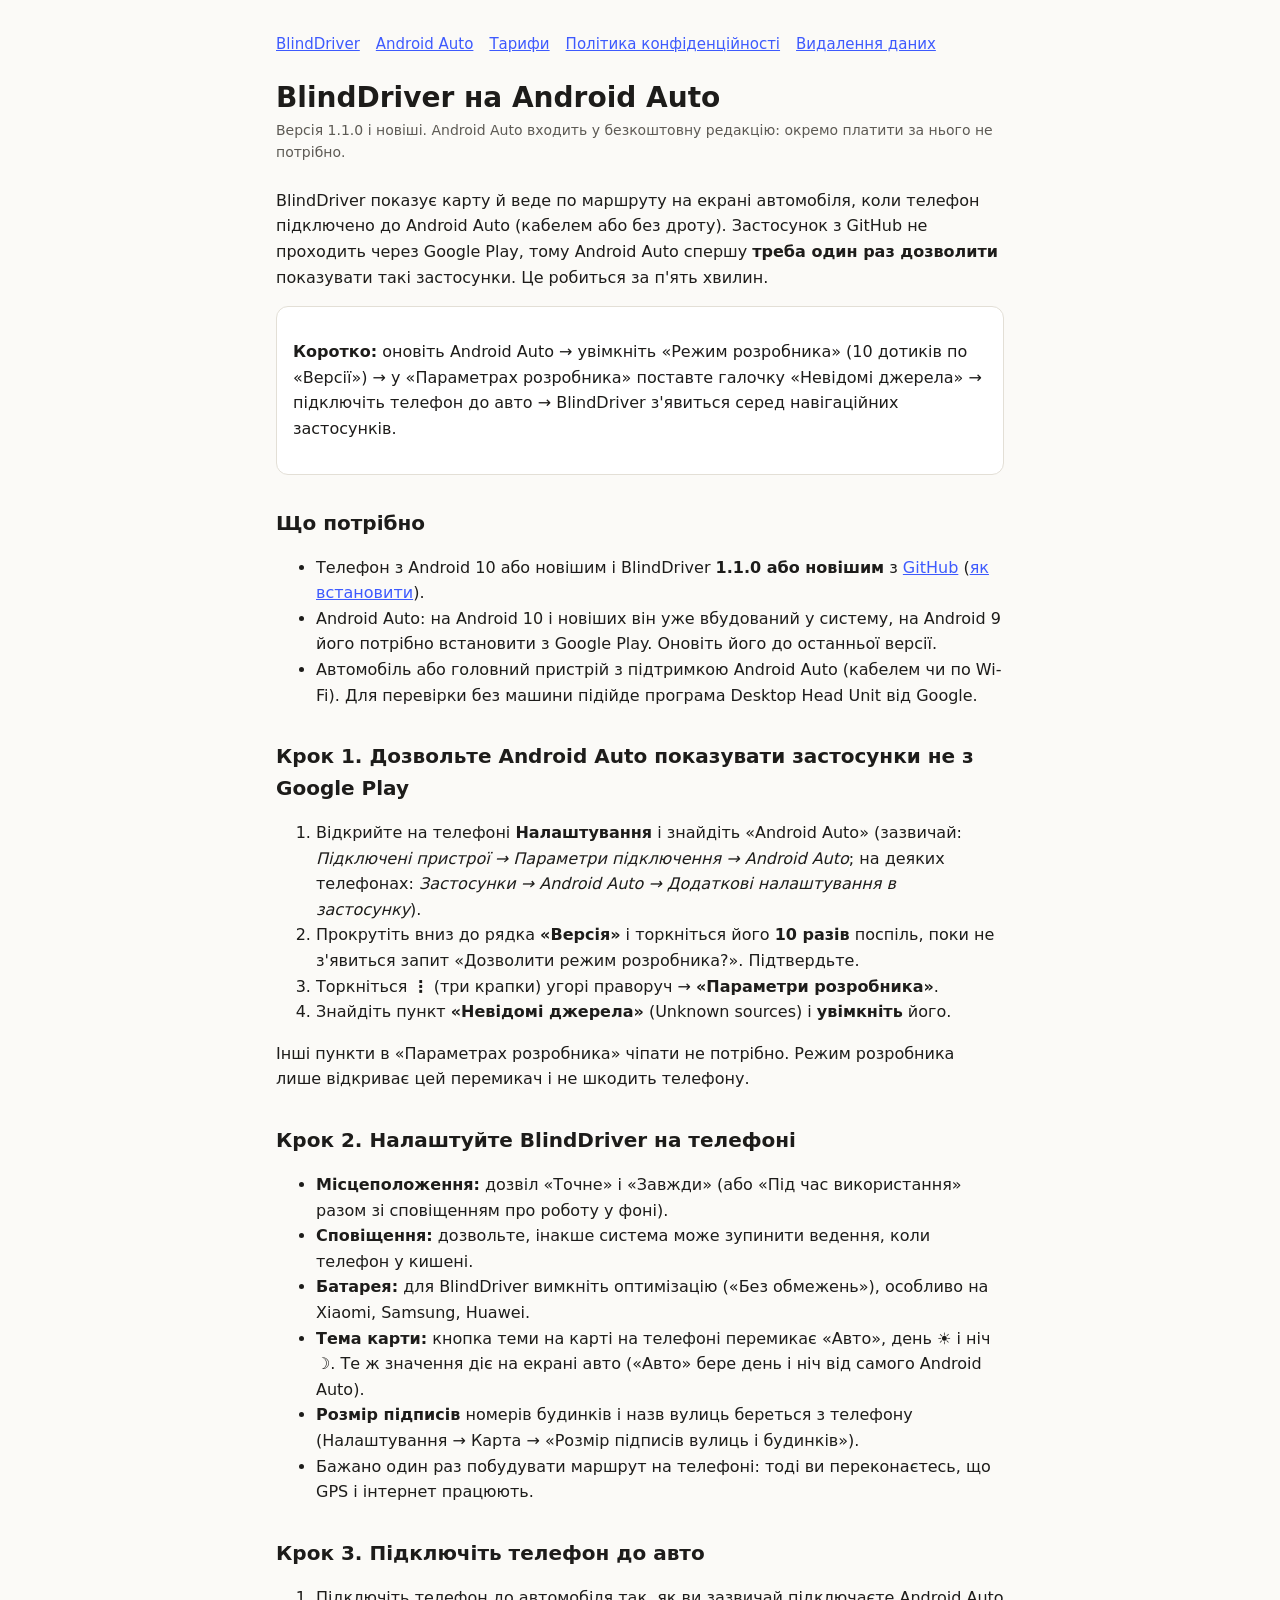
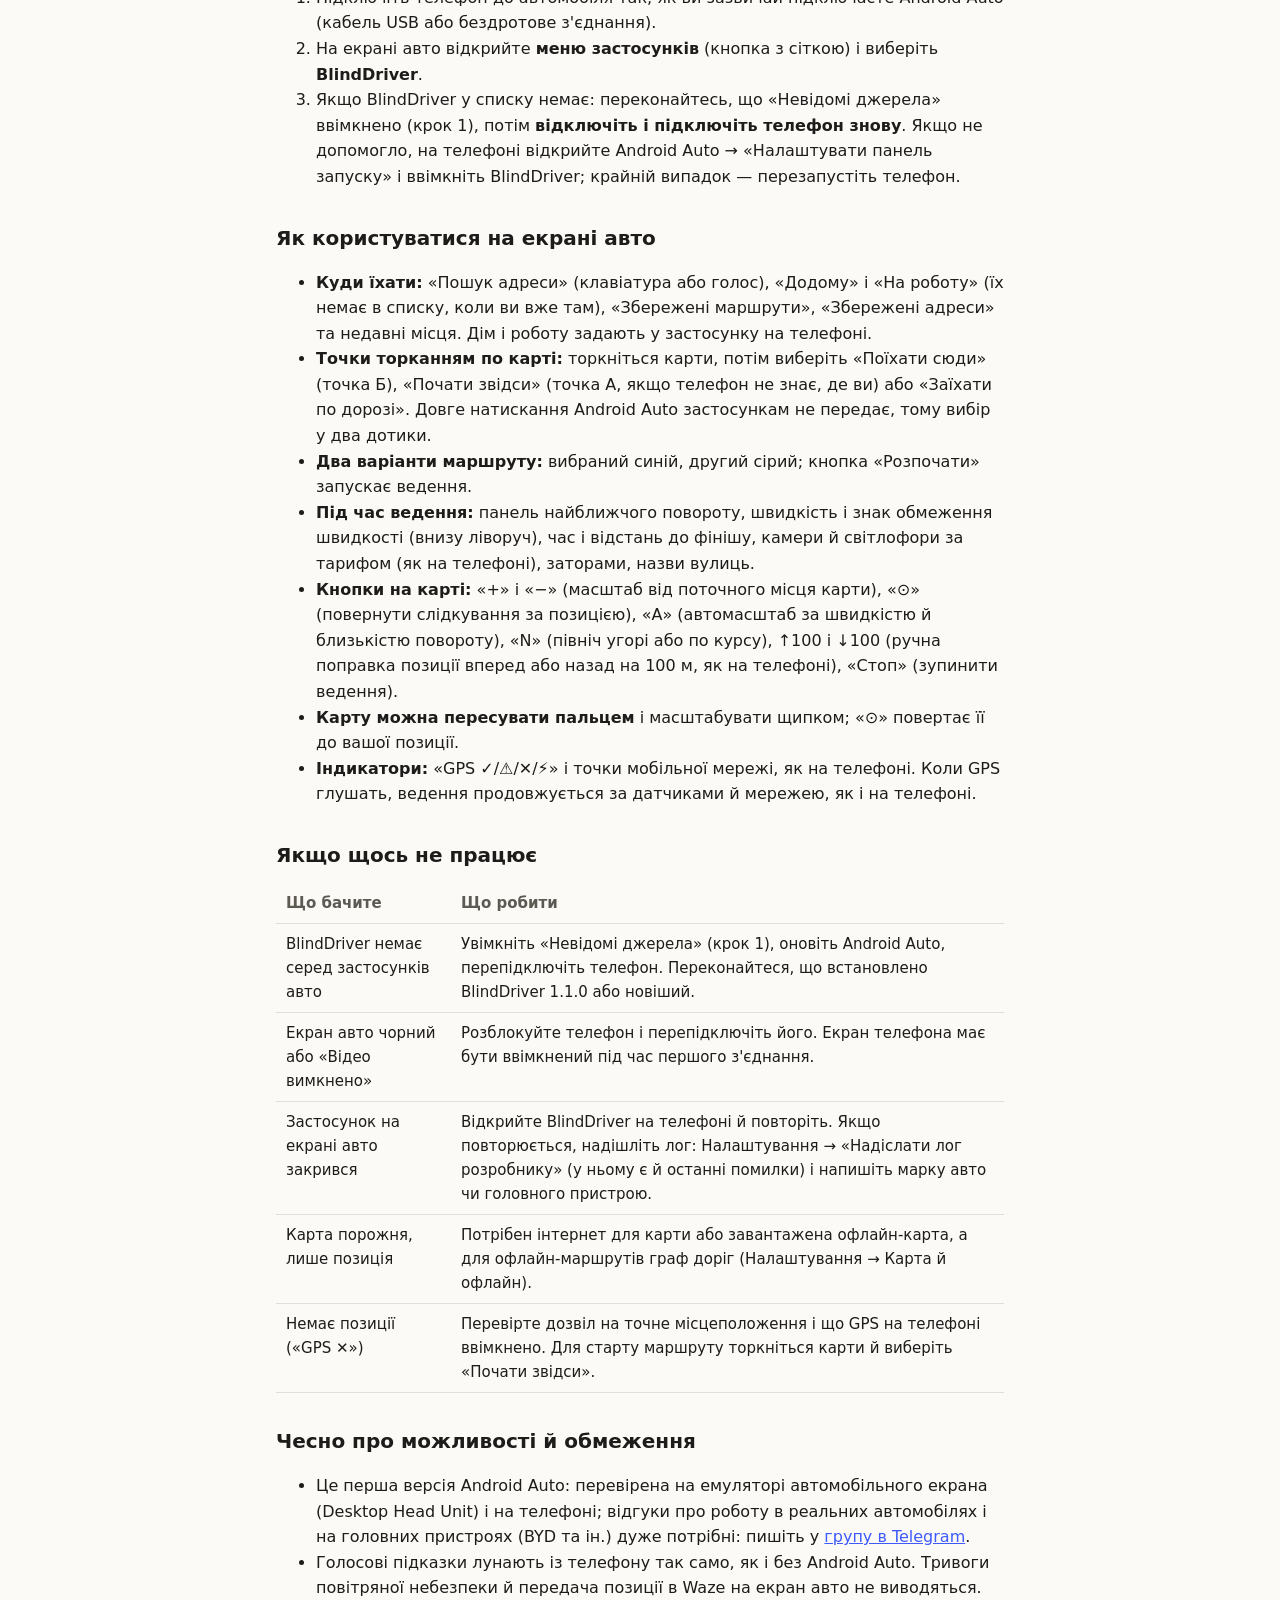
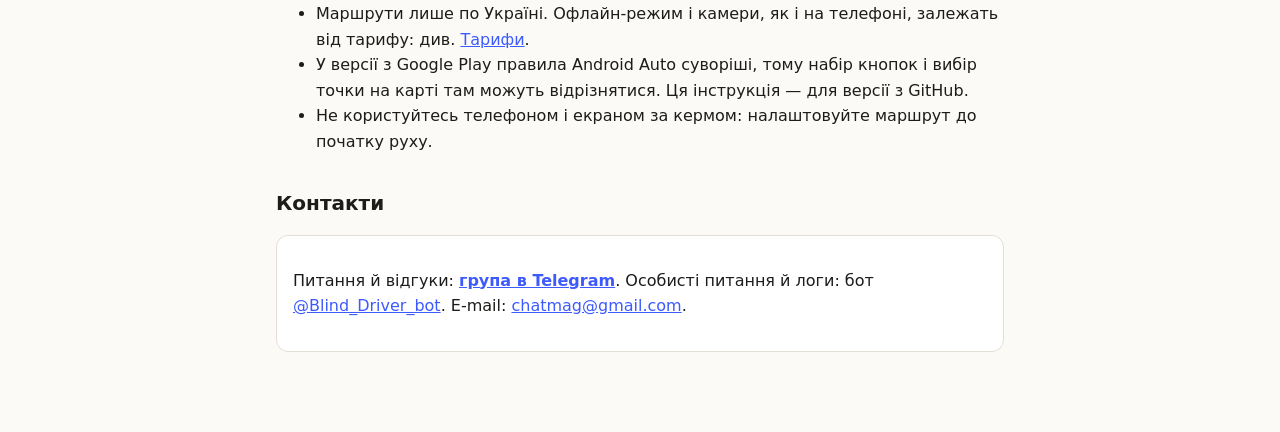
==== docs/android-auto.html @ aa3f65b0 "Сайт: android-auto.html" ====
<!doctype html>
<html lang="uk">
<head>
<meta charset="utf-8">
<meta name="viewport" content="width=device-width, initial-scale=1">
<title>BlindDriver на Android Auto</title>
<meta name="description" content="Як увімкнути й налаштувати BlindDriver на екрані авто через Android Auto, якщо застосунок установлено з GitHub (APK), а не з Google Play.">
<link rel="stylesheet" href="style.css">
</head>
<body>
<main>
  <nav><a href="index.html">BlindDriver</a><a href="android-auto.html">Android Auto</a><a href="pricing.html">Тарифи</a><a href="privacy.html">Політика конфіденційності</a><a href="delete.html">Видалення даних</a></nav>
  <h1>BlindDriver на Android Auto</h1>
  <p class="meta">Версія 1.1.0 і новіші. Android Auto входить у безкоштовну редакцію: окремо платити за нього не потрібно.</p>

  <p>BlindDriver показує карту й веде по маршруту на екрані автомобіля, коли телефон підключено до Android Auto (кабелем або без дроту).
    Застосунок з GitHub не проходить через Google Play, тому Android Auto спершу <b>треба один раз дозволити</b> показувати такі застосунки.
    Це робиться за п'ять хвилин.</p>

  <div class="box">
    <p><b>Коротко:</b> оновіть Android Auto → увімкніть «Режим розробника» (10 дотиків по «Версії») → у «Параметрах розробника» поставте галочку
      «Невідомі джерела» → підключіть телефон до авто → BlindDriver з'явиться серед навігаційних застосунків.</p>
  </div>

  <h2>Що потрібно</h2>
  <ul>
    <li>Телефон з Android 10 або новішим і BlindDriver <b>1.1.0 або новішим</b> з <a href="https://github.com/chatmag/blinddriver-releases/releases/latest">GitHub</a>
      (<a href="index.html">як встановити</a>).</li>
    <li>Android Auto: на Android 10 і новіших він уже вбудований у систему, на Android 9 його потрібно встановити з Google Play. Оновіть його до останньої версії.</li>
    <li>Автомобіль або головний пристрій з підтримкою Android Auto (кабелем чи по Wi-Fi). Для перевірки без машини підійде програма Desktop Head Unit від Google.</li>
  </ul>

  <h2>Крок 1. Дозвольте Android Auto показувати застосунки не з Google Play</h2>
  <ol>
    <li>Відкрийте на телефоні <b>Налаштування</b> і знайдіть «Android Auto» (зазвичай: <i>Підключені пристрої → Параметри підключення → Android Auto</i>;
      на деяких телефонах: <i>Застосунки → Android Auto → Додаткові налаштування в застосунку</i>).</li>
    <li>Прокрутіть вниз до рядка <b>«Версія»</b> і торкніться його <b>10 разів</b> поспіль, поки не з'явиться запит «Дозволити режим розробника?». Підтвердьте.</li>
    <li>Торкніться <b>⋮</b> (три крапки) угорі праворуч → <b>«Параметри розробника»</b>.</li>
    <li>Знайдіть пункт <b>«Невідомі джерела»</b> (Unknown sources) і <b>увімкніть</b> його.</li>
  </ol>
  <p>Інші пункти в «Параметрах розробника» чіпати не потрібно. Режим розробника лише відкриває цей перемикач і не шкодить телефону.</p>

  <h2>Крок 2. Налаштуйте BlindDriver на телефоні</h2>
  <ul>
    <li><b>Місцеположення:</b> дозвіл «Точне» і «Завжди» (або «Під час використання» разом зі сповіщенням про роботу у фоні).</li>
    <li><b>Сповіщення:</b> дозвольте, інакше система може зупинити ведення, коли телефон у кишені.</li>
    <li><b>Батарея:</b> для BlindDriver вимкніть оптимізацію («Без обмежень»), особливо на Xiaomi, Samsung, Huawei.</li>
    <li><b>Тема карти:</b> кнопка теми на карті на телефоні перемикає «Авто», день ☀ і ніч ☽. Те ж значення діє на екрані авто («Авто» бере день і ніч від самого Android Auto).</li>
    <li><b>Розмір підписів</b> номерів будинків і назв вулиць береться з телефону (Налаштування → Карта → «Розмір підписів вулиць і будинків»).</li>
    <li>Бажано один раз побудувати маршрут на телефоні: тоді ви переконаєтесь, що GPS і інтернет працюють.</li>
  </ul>

  <h2>Крок 3. Підключіть телефон до авто</h2>
  <ol>
    <li>Підключіть телефон до автомобіля так, як ви зазвичай підключаєте Android Auto (кабель USB або бездротове з'єднання).</li>
    <li>На екрані авто відкрийте <b>меню застосунків</b> (кнопка з сіткою) і виберіть <b>BlindDriver</b>.</li>
    <li>Якщо BlindDriver у списку немає: переконайтесь, що «Невідомі джерела» ввімкнено (крок 1), потім <b>відключіть і підключіть телефон знову</b>.
      Якщо не допомогло, на телефоні відкрийте Android Auto → «Налаштувати панель запуску» і ввімкніть BlindDriver; крайній випадок — перезапустіть телефон.</li>
  </ol>

  <h2>Як користуватися на екрані авто</h2>
  <ul>
    <li><b>Куди їхати:</b> «Пошук адреси» (клавіатура або голос), «Додому» і «На роботу» (їх немає в списку, коли ви вже там), «Збережені маршрути», «Збережені адреси» та недавні місця.
      Дім і роботу задають у застосунку на телефоні.</li>
    <li><b>Точки торканням по карті:</b> торкніться карти, потім виберіть «Поїхати сюди» (точка Б), «Почати звідси» (точка А, якщо телефон не знає, де ви) або «Заїхати по дорозі».
      Довге натискання Android Auto застосункам не передає, тому вибір у два дотики.</li>
    <li><b>Два варіанти маршруту:</b> вибраний синій, другий сірий; кнопка «Розпочати» запускає ведення.</li>
    <li><b>Під час ведення:</b> панель найближчого повороту, швидкість і знак обмеження швидкості (внизу ліворуч), час і відстань до фінішу, камери й світлофори за тарифом (як на телефоні), заторами, назви вулиць.</li>
    <li><b>Кнопки на карті:</b> «+» і «−» (масштаб від поточного місця карти), «⊙» (повернути слідкування за позицією), «A» (автомасштаб за швидкістю й близькістю повороту),
      «N» (північ угорі або по курсу), ↑100 і ↓100 (ручна поправка позиції вперед або назад на 100 м, як на телефоні), «Стоп» (зупинити ведення).</li>
    <li><b>Карту можна пересувати пальцем</b> і масштабувати щипком; «⊙» повертає її до вашої позиції.</li>
    <li><b>Індикатори:</b> «GPS ✓/⚠/✕/⚡» і точки мобільної мережі, як на телефоні. Коли GPS глушать, ведення продовжується за датчиками й мережею, як і на телефоні.</li>
  </ul>

  <h2>Якщо щось не працює</h2>
  <table>
    <thead><tr><th>Що бачите</th><th>Що робити</th></tr></thead>
    <tbody>
      <tr><td data-l="Що бачите">BlindDriver немає серед застосунків авто</td><td data-l="Що робити">Увімкніть «Невідомі джерела» (крок 1), оновіть Android Auto, перепідключіть телефон. Переконайтеся, що встановлено BlindDriver 1.1.0 або новіший.</td></tr>
      <tr><td data-l="Що бачите">Екран авто чорний або «Відео вимкнено»</td><td data-l="Що робити">Розблокуйте телефон і перепідключіть його. Екран телефона має бути ввімкнений під час першого з'єднання.</td></tr>
      <tr><td data-l="Що бачите">Застосунок на екрані авто закрився</td><td data-l="Що робити">Відкрийте BlindDriver на телефоні й повторіть. Якщо повторюється, надішліть лог: Налаштування → «Надіслати лог розробнику» (у ньому є й останні помилки) і напишіть марку авто чи головного пристрою.</td></tr>
      <tr><td data-l="Що бачите">Карта порожня, лише позиція</td><td data-l="Що робити">Потрібен інтернет для карти або завантажена офлайн-карта, а для офлайн-маршрутів граф доріг (Налаштування → Карта й офлайн).</td></tr>
      <tr><td data-l="Що бачите">Немає позиції («GPS ✕»)</td><td data-l="Що робити">Перевірте дозвіл на точне місцеположення і що GPS на телефоні ввімкнено. Для старту маршруту торкніться карти й виберіть «Почати звідси».</td></tr>
    </tbody>
  </table>

  <h2>Чесно про можливості й обмеження</h2>
  <ul>
    <li>Це перша версія Android Auto: перевірена на емуляторі автомобільного екрана (Desktop Head Unit) і на телефоні; відгуки про роботу в реальних автомобілях і на головних пристроях (BYD та ін.) дуже потрібні: пишіть у <a href="https://t.me/BlindDriver">групу в Telegram</a>.</li>
    <li>Голосові підказки лунають із телефону так само, як і без Android Auto. Тривоги повітряної небезпеки й передача позиції в Waze на екран авто не виводяться.</li>
    <li>Маршрути лише по Україні. Офлайн-режим і камери, як і на телефоні, залежать від тарифу: див. <a href="pricing.html">Тарифи</a>.</li>
    <li>У версії з Google Play правила Android Auto суворіші, тому набір кнопок і вибір точки на карті там можуть відрізнятися. Ця інструкція — для версії з GitHub.</li>
    <li>Не користуйтесь телефоном і екраном за кермом: налаштовуйте маршрут до початку руху.</li>
  </ul>

  <h2>Контакти</h2>
  <div class="box">
    <p>Питання й відгуки: <a href="https://t.me/BlindDriver"><b>група в Telegram</b></a>. Особисті питання й логи: бот <a href="https://t.me/Blind_Driver_bot">@Blind_Driver_bot</a>.
      E-mail: <a href="mailto:chatmag@gmail.com">chatmag@gmail.com</a>.</p>
  </div>
</main>
</body>
</html>
---- docs/style.css ----
:root {
  --bg: #fbfaf7; --fg: #1d1c1a; --muted: #5d5a54; --line: #e3dfd6; --accent: #3d5afe; --card: #ffffff;
  color-scheme: light dark;
}
@media (prefers-color-scheme: dark) {
  :root { --bg: #151515; --fg: #ecebe8; --muted: #a8a49c; --line: #2c2b29; --accent: #8c9eff; --card: #1d1d1d; }
}
* { box-sizing: border-box; }
body { margin: 0; background: var(--bg); color: var(--fg); font: 16px/1.6 system-ui, -apple-system, "Segoe UI", Roboto, sans-serif; }
main { max-width: 760px; margin: 0 auto; padding: 32px 16px 64px; }
nav { display: flex; gap: 16px; flex-wrap: wrap; font-size: 15px; margin-bottom: 24px; }
a { color: var(--accent); }
h1 { font-size: 28px; line-height: 1.25; margin: 0 0 4px; }
h2 { font-size: 20px; margin: 32px 0 8px; }
.meta { color: var(--muted); font-size: 14px; margin: 0 0 24px; }
table { width: 100%; border-collapse: collapse; margin: 12px 0; font-size: 15px; }
th, td { text-align: left; vertical-align: top; padding: 8px 10px; border-bottom: 1px solid var(--line); }
th { color: var(--muted); font-weight: 600; }
.box { background: var(--card); border: 1px solid var(--line); border-radius: 12px; padding: 16px; margin: 16px 0; }
.todo { background: #fff3c4; color: #3b2f00; padding: 0 4px; border-radius: 4px; }
@media (prefers-color-scheme: dark) { .todo { background: #5a4a00; color: #fff3c4; } }
@media (max-width: 560px) { table, thead, tbody, tr, th, td { display: block; } thead { display: none; } td { border: 0; padding: 4px 0; } tr { border-bottom: 1px solid var(--line); padding: 8px 0; } td[data-l]::before { content: attr(data-l) ": "; color: var(--muted); } }
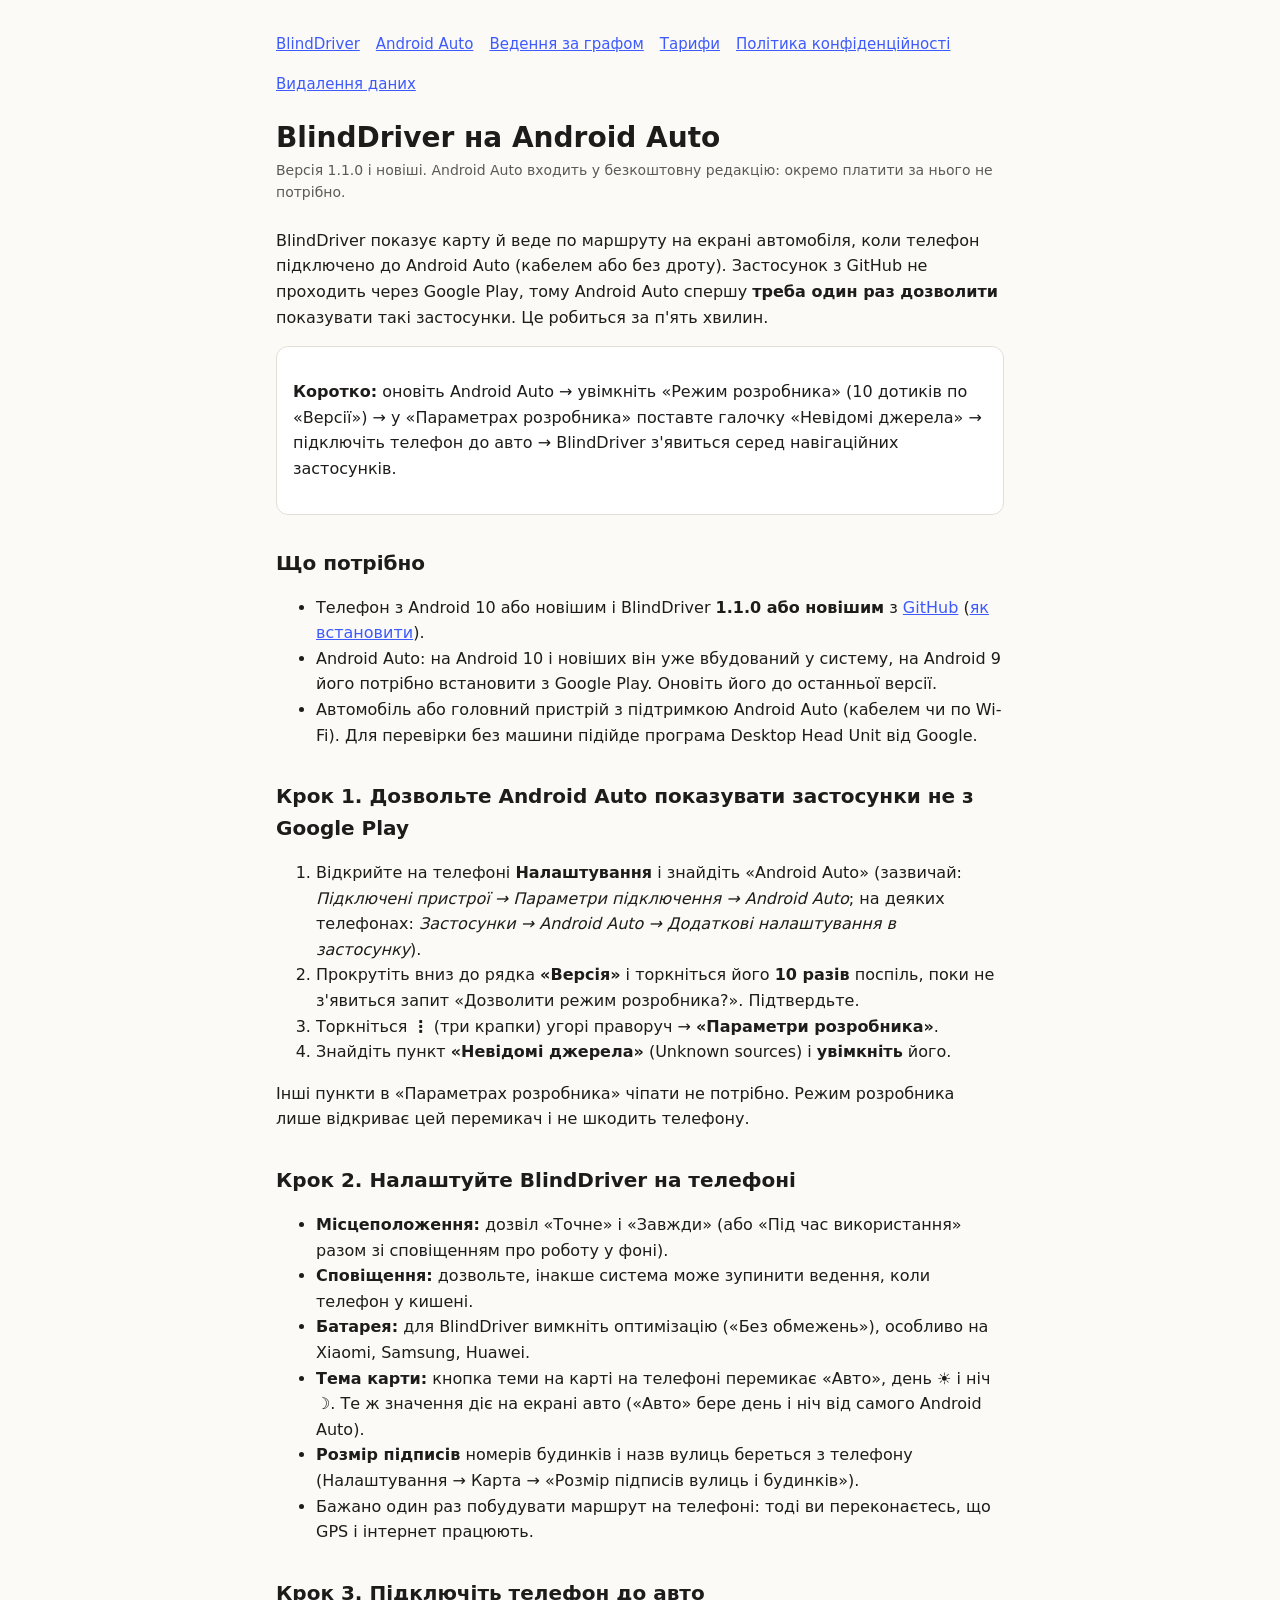
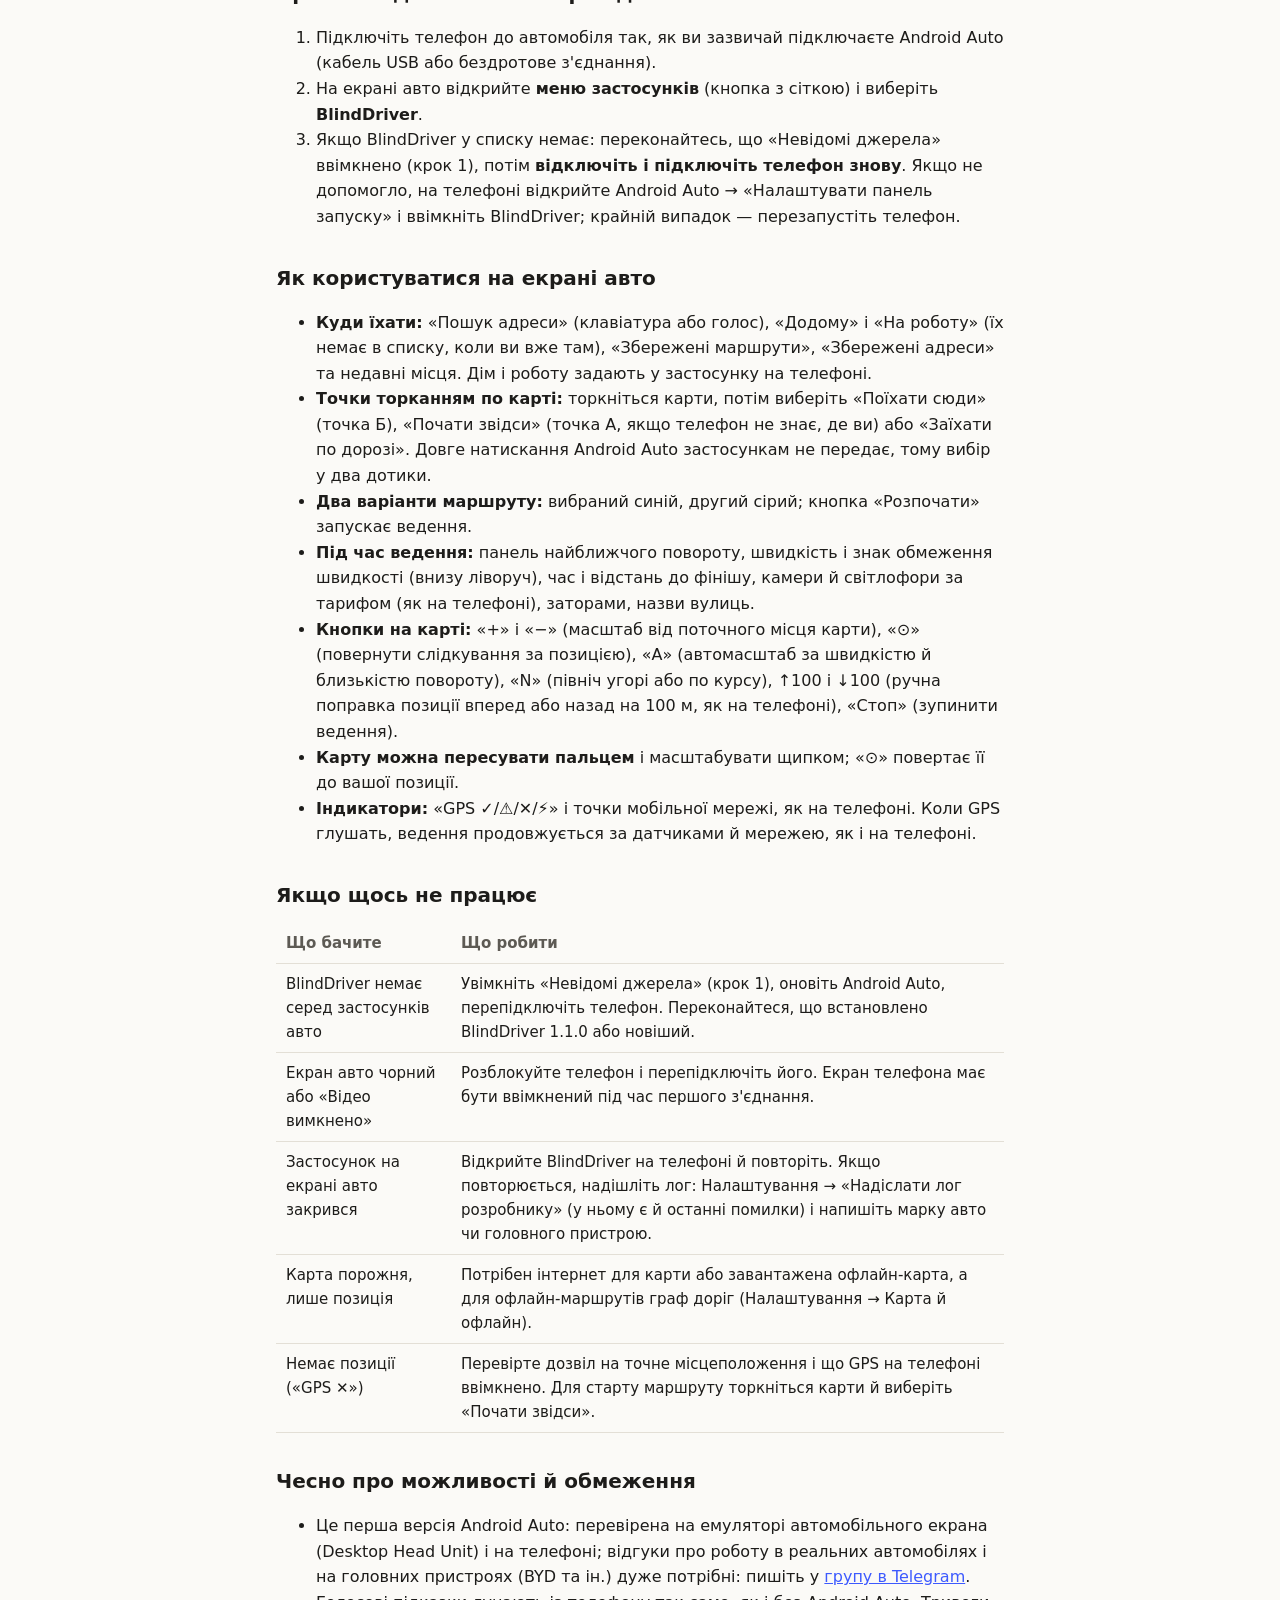
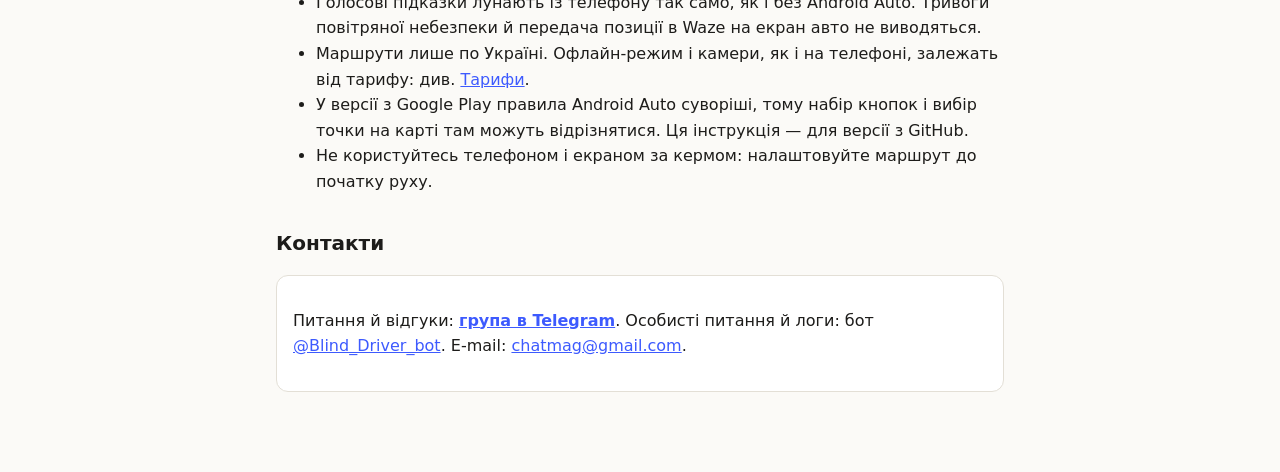
==== commit 22987ea7: "Сайт: android-auto.html" ====
--- a/docs/android-auto.html
+++ b/docs/android-auto.html
@@ -9,7 +9,7 @@
 </head>
 <body>
 <main>
-  <nav><a href="index.html">BlindDriver</a><a href="android-auto.html">Android Auto</a><a href="pricing.html">Тарифи</a><a href="privacy.html">Політика конфіденційності</a><a href="delete.html">Видалення даних</a></nav>
+  <nav><a href="index.html">BlindDriver</a><a href="android-auto.html">Android Auto</a><a href="graph-guidance.html">Ведення за графом</a><a href="pricing.html">Тарифи</a><a href="privacy.html">Політика конфіденційності</a><a href="delete.html">Видалення даних</a></nav>
   <h1>BlindDriver на Android Auto</h1>
   <p class="meta">Версія 1.1.0 і новіші. Android Auto входить у безкоштовну редакцію: окремо платити за нього не потрібно.</p>
 
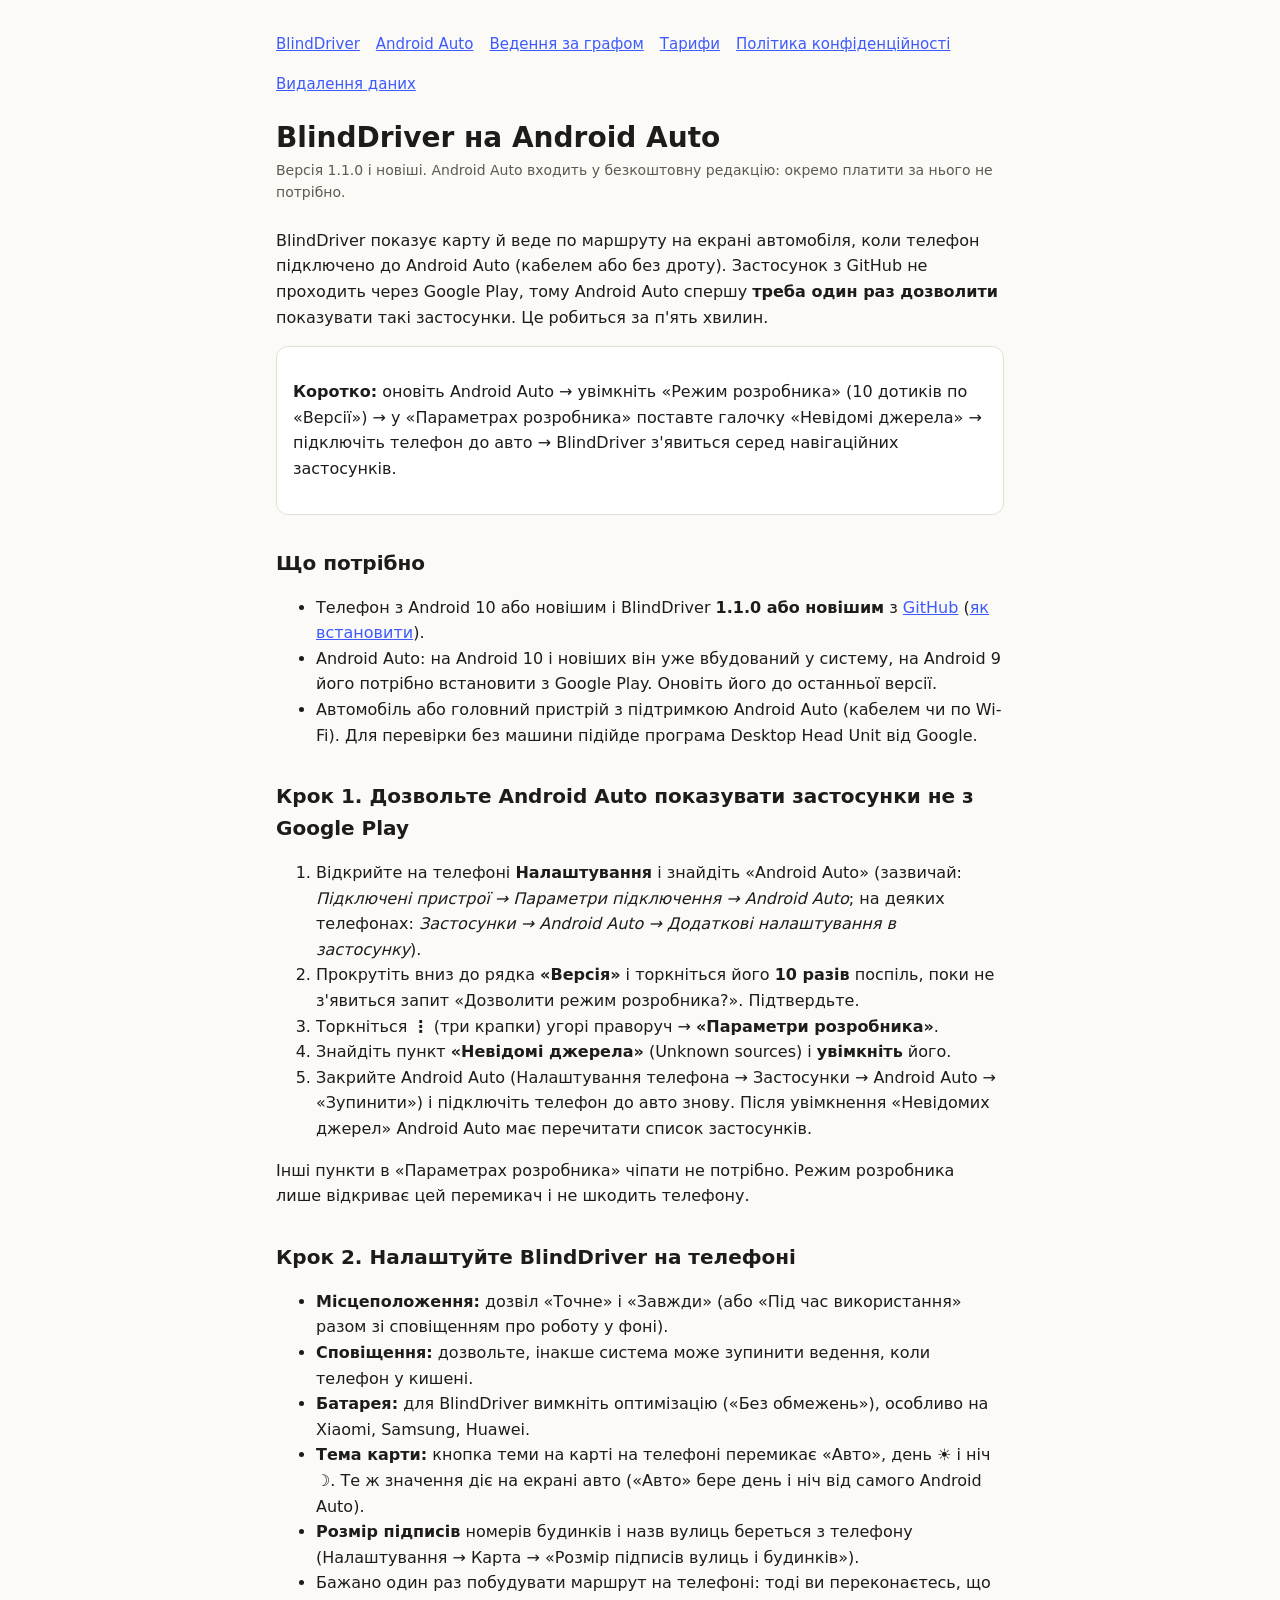
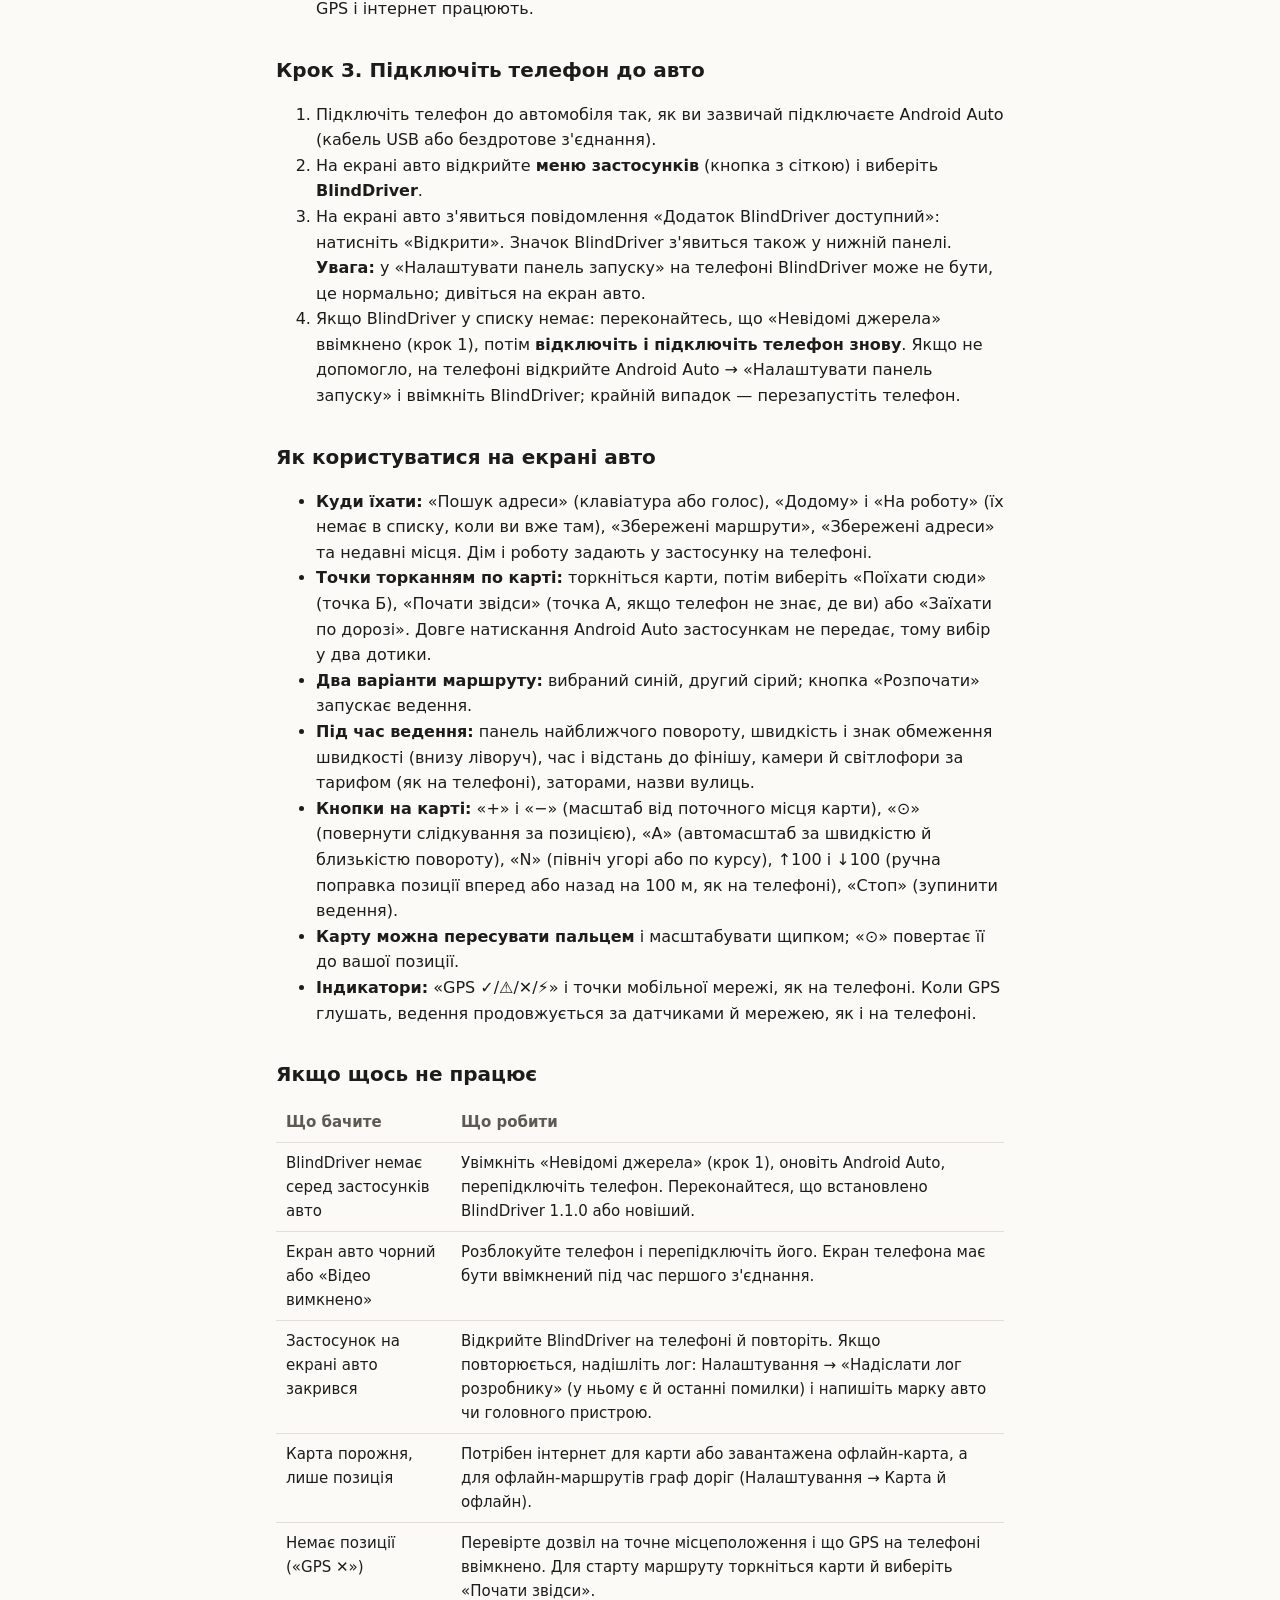
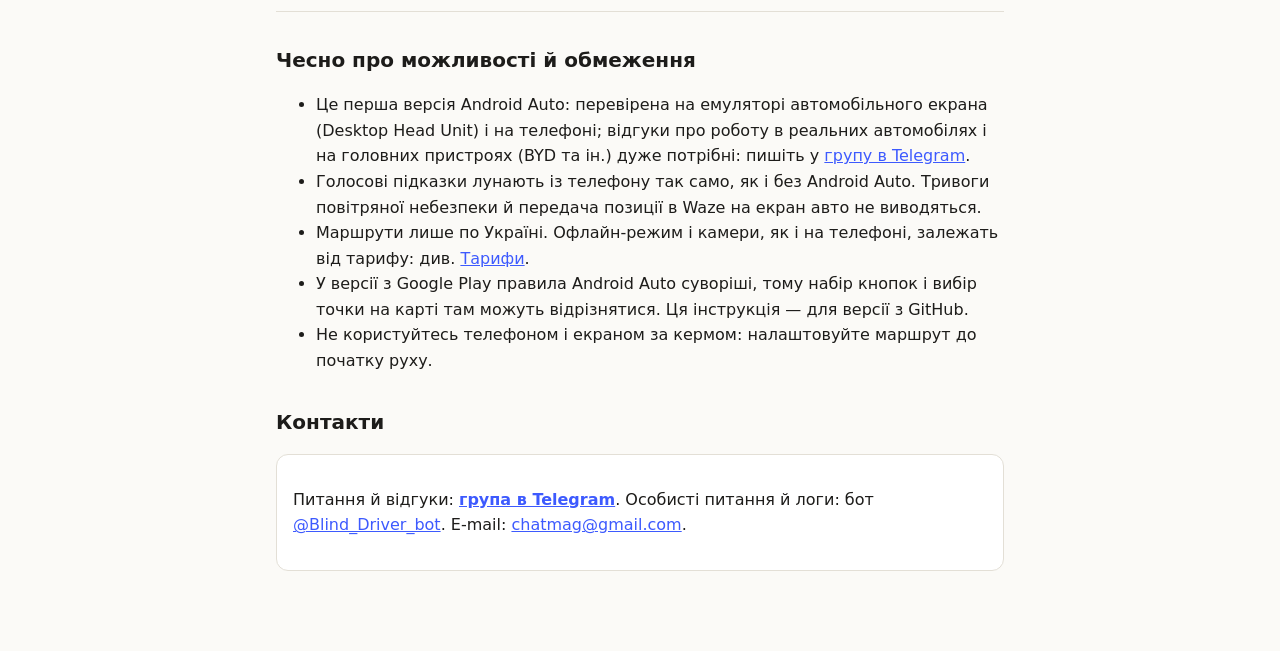
==== commit 05b9d79e: "Сайт: android-auto.html" ====
--- a/docs/android-auto.html
+++ b/docs/android-auto.html
@@ -1,103 +1,105 @@
-<!doctype html>
-<html lang="uk">
-<head>
-<meta charset="utf-8">
-<meta name="viewport" content="width=device-width, initial-scale=1">
-<title>BlindDriver на Android Auto</title>
-<meta name="description" content="Як увімкнути й налаштувати BlindDriver на екрані авто через Android Auto, якщо застосунок установлено з GitHub (APK), а не з Google Play.">
-<link rel="stylesheet" href="style.css">
-</head>
-<body>
-<main>
-  <nav><a href="index.html">BlindDriver</a><a href="android-auto.html">Android Auto</a><a href="graph-guidance.html">Ведення за графом</a><a href="pricing.html">Тарифи</a><a href="privacy.html">Політика конфіденційності</a><a href="delete.html">Видалення даних</a></nav>
-  <h1>BlindDriver на Android Auto</h1>
-  <p class="meta">Версія 1.1.0 і новіші. Android Auto входить у безкоштовну редакцію: окремо платити за нього не потрібно.</p>
-
-  <p>BlindDriver показує карту й веде по маршруту на екрані автомобіля, коли телефон підключено до Android Auto (кабелем або без дроту).
-    Застосунок з GitHub не проходить через Google Play, тому Android Auto спершу <b>треба один раз дозволити</b> показувати такі застосунки.
-    Це робиться за п'ять хвилин.</p>
-
-  <div class="box">
-    <p><b>Коротко:</b> оновіть Android Auto → увімкніть «Режим розробника» (10 дотиків по «Версії») → у «Параметрах розробника» поставте галочку
-      «Невідомі джерела» → підключіть телефон до авто → BlindDriver з'явиться серед навігаційних застосунків.</p>
-  </div>
-
-  <h2>Що потрібно</h2>
-  <ul>
-    <li>Телефон з Android 10 або новішим і BlindDriver <b>1.1.0 або новішим</b> з <a href="https://github.com/chatmag/blinddriver-releases/releases/latest">GitHub</a>
-      (<a href="index.html">як встановити</a>).</li>
-    <li>Android Auto: на Android 10 і новіших він уже вбудований у систему, на Android 9 його потрібно встановити з Google Play. Оновіть його до останньої версії.</li>
-    <li>Автомобіль або головний пристрій з підтримкою Android Auto (кабелем чи по Wi-Fi). Для перевірки без машини підійде програма Desktop Head Unit від Google.</li>
-  </ul>
-
-  <h2>Крок 1. Дозвольте Android Auto показувати застосунки не з Google Play</h2>
-  <ol>
-    <li>Відкрийте на телефоні <b>Налаштування</b> і знайдіть «Android Auto» (зазвичай: <i>Підключені пристрої → Параметри підключення → Android Auto</i>;
-      на деяких телефонах: <i>Застосунки → Android Auto → Додаткові налаштування в застосунку</i>).</li>
-    <li>Прокрутіть вниз до рядка <b>«Версія»</b> і торкніться його <b>10 разів</b> поспіль, поки не з'явиться запит «Дозволити режим розробника?». Підтвердьте.</li>
-    <li>Торкніться <b>⋮</b> (три крапки) угорі праворуч → <b>«Параметри розробника»</b>.</li>
-    <li>Знайдіть пункт <b>«Невідомі джерела»</b> (Unknown sources) і <b>увімкніть</b> його.</li>
-  </ol>
-  <p>Інші пункти в «Параметрах розробника» чіпати не потрібно. Режим розробника лише відкриває цей перемикач і не шкодить телефону.</p>
-
-  <h2>Крок 2. Налаштуйте BlindDriver на телефоні</h2>
-  <ul>
-    <li><b>Місцеположення:</b> дозвіл «Точне» і «Завжди» (або «Під час використання» разом зі сповіщенням про роботу у фоні).</li>
-    <li><b>Сповіщення:</b> дозвольте, інакше система може зупинити ведення, коли телефон у кишені.</li>
-    <li><b>Батарея:</b> для BlindDriver вимкніть оптимізацію («Без обмежень»), особливо на Xiaomi, Samsung, Huawei.</li>
-    <li><b>Тема карти:</b> кнопка теми на карті на телефоні перемикає «Авто», день ☀ і ніч ☽. Те ж значення діє на екрані авто («Авто» бере день і ніч від самого Android Auto).</li>
-    <li><b>Розмір підписів</b> номерів будинків і назв вулиць береться з телефону (Налаштування → Карта → «Розмір підписів вулиць і будинків»).</li>
-    <li>Бажано один раз побудувати маршрут на телефоні: тоді ви переконаєтесь, що GPS і інтернет працюють.</li>
-  </ul>
-
-  <h2>Крок 3. Підключіть телефон до авто</h2>
-  <ol>
-    <li>Підключіть телефон до автомобіля так, як ви зазвичай підключаєте Android Auto (кабель USB або бездротове з'єднання).</li>
-    <li>На екрані авто відкрийте <b>меню застосунків</b> (кнопка з сіткою) і виберіть <b>BlindDriver</b>.</li>
-    <li>Якщо BlindDriver у списку немає: переконайтесь, що «Невідомі джерела» ввімкнено (крок 1), потім <b>відключіть і підключіть телефон знову</b>.
-      Якщо не допомогло, на телефоні відкрийте Android Auto → «Налаштувати панель запуску» і ввімкніть BlindDriver; крайній випадок — перезапустіть телефон.</li>
-  </ol>
-
-  <h2>Як користуватися на екрані авто</h2>
-  <ul>
-    <li><b>Куди їхати:</b> «Пошук адреси» (клавіатура або голос), «Додому» і «На роботу» (їх немає в списку, коли ви вже там), «Збережені маршрути», «Збережені адреси» та недавні місця.
-      Дім і роботу задають у застосунку на телефоні.</li>
-    <li><b>Точки торканням по карті:</b> торкніться карти, потім виберіть «Поїхати сюди» (точка Б), «Почати звідси» (точка А, якщо телефон не знає, де ви) або «Заїхати по дорозі».
-      Довге натискання Android Auto застосункам не передає, тому вибір у два дотики.</li>
-    <li><b>Два варіанти маршруту:</b> вибраний синій, другий сірий; кнопка «Розпочати» запускає ведення.</li>
-    <li><b>Під час ведення:</b> панель найближчого повороту, швидкість і знак обмеження швидкості (внизу ліворуч), час і відстань до фінішу, камери й світлофори за тарифом (як на телефоні), заторами, назви вулиць.</li>
-    <li><b>Кнопки на карті:</b> «+» і «−» (масштаб від поточного місця карти), «⊙» (повернути слідкування за позицією), «A» (автомасштаб за швидкістю й близькістю повороту),
-      «N» (північ угорі або по курсу), ↑100 і ↓100 (ручна поправка позиції вперед або назад на 100 м, як на телефоні), «Стоп» (зупинити ведення).</li>
-    <li><b>Карту можна пересувати пальцем</b> і масштабувати щипком; «⊙» повертає її до вашої позиції.</li>
-    <li><b>Індикатори:</b> «GPS ✓/⚠/✕/⚡» і точки мобільної мережі, як на телефоні. Коли GPS глушать, ведення продовжується за датчиками й мережею, як і на телефоні.</li>
-  </ul>
-
-  <h2>Якщо щось не працює</h2>
-  <table>
-    <thead><tr><th>Що бачите</th><th>Що робити</th></tr></thead>
-    <tbody>
-      <tr><td data-l="Що бачите">BlindDriver немає серед застосунків авто</td><td data-l="Що робити">Увімкніть «Невідомі джерела» (крок 1), оновіть Android Auto, перепідключіть телефон. Переконайтеся, що встановлено BlindDriver 1.1.0 або новіший.</td></tr>
-      <tr><td data-l="Що бачите">Екран авто чорний або «Відео вимкнено»</td><td data-l="Що робити">Розблокуйте телефон і перепідключіть його. Екран телефона має бути ввімкнений під час першого з'єднання.</td></tr>
-      <tr><td data-l="Що бачите">Застосунок на екрані авто закрився</td><td data-l="Що робити">Відкрийте BlindDriver на телефоні й повторіть. Якщо повторюється, надішліть лог: Налаштування → «Надіслати лог розробнику» (у ньому є й останні помилки) і напишіть марку авто чи головного пристрою.</td></tr>
-      <tr><td data-l="Що бачите">Карта порожня, лише позиція</td><td data-l="Що робити">Потрібен інтернет для карти або завантажена офлайн-карта, а для офлайн-маршрутів граф доріг (Налаштування → Карта й офлайн).</td></tr>
-      <tr><td data-l="Що бачите">Немає позиції («GPS ✕»)</td><td data-l="Що робити">Перевірте дозвіл на точне місцеположення і що GPS на телефоні ввімкнено. Для старту маршруту торкніться карти й виберіть «Почати звідси».</td></tr>
-    </tbody>
-  </table>
-
-  <h2>Чесно про можливості й обмеження</h2>
-  <ul>
-    <li>Це перша версія Android Auto: перевірена на емуляторі автомобільного екрана (Desktop Head Unit) і на телефоні; відгуки про роботу в реальних автомобілях і на головних пристроях (BYD та ін.) дуже потрібні: пишіть у <a href="https://t.me/BlindDriver">групу в Telegram</a>.</li>
-    <li>Голосові підказки лунають із телефону так само, як і без Android Auto. Тривоги повітряної небезпеки й передача позиції в Waze на екран авто не виводяться.</li>
-    <li>Маршрути лише по Україні. Офлайн-режим і камери, як і на телефоні, залежать від тарифу: див. <a href="pricing.html">Тарифи</a>.</li>
-    <li>У версії з Google Play правила Android Auto суворіші, тому набір кнопок і вибір точки на карті там можуть відрізнятися. Ця інструкція — для версії з GitHub.</li>
-    <li>Не користуйтесь телефоном і екраном за кермом: налаштовуйте маршрут до початку руху.</li>
-  </ul>
-
-  <h2>Контакти</h2>
-  <div class="box">
-    <p>Питання й відгуки: <a href="https://t.me/BlindDriver"><b>група в Telegram</b></a>. Особисті питання й логи: бот <a href="https://t.me/Blind_Driver_bot">@Blind_Driver_bot</a>.
-      E-mail: <a href="mailto:chatmag@gmail.com">chatmag@gmail.com</a>.</p>
-  </div>
-</main>
-</body>
-</html>
+<!doctype html>
+<html lang="uk">
+<head>
+<meta charset="utf-8">
+<meta name="viewport" content="width=device-width, initial-scale=1">
+<title>BlindDriver на Android Auto</title>
+<meta name="description" content="Як увімкнути й налаштувати BlindDriver на екрані авто через Android Auto, якщо застосунок установлено з GitHub (APK), а не з Google Play.">
+<link rel="stylesheet" href="style.css">
+</head>
+<body>
+<main>
+  <nav><a href="index.html">BlindDriver</a><a href="android-auto.html">Android Auto</a><a href="graph-guidance.html">Ведення за графом</a><a href="pricing.html">Тарифи</a><a href="privacy.html">Політика конфіденційності</a><a href="delete.html">Видалення даних</a></nav>
+  <h1>BlindDriver на Android Auto</h1>
+  <p class="meta">Версія 1.1.0 і новіші. Android Auto входить у безкоштовну редакцію: окремо платити за нього не потрібно.</p>
+
+  <p>BlindDriver показує карту й веде по маршруту на екрані автомобіля, коли телефон підключено до Android Auto (кабелем або без дроту).
+    Застосунок з GitHub не проходить через Google Play, тому Android Auto спершу <b>треба один раз дозволити</b> показувати такі застосунки.
+    Це робиться за п'ять хвилин.</p>
+
+  <div class="box">
+    <p><b>Коротко:</b> оновіть Android Auto → увімкніть «Режим розробника» (10 дотиків по «Версії») → у «Параметрах розробника» поставте галочку
+      «Невідомі джерела» → підключіть телефон до авто → BlindDriver з'явиться серед навігаційних застосунків.</p>
+  </div>
+
+  <h2>Що потрібно</h2>
+  <ul>
+    <li>Телефон з Android 10 або новішим і BlindDriver <b>1.1.0 або новішим</b> з <a href="https://github.com/chatmag/blinddriver-releases/releases/latest">GitHub</a>
+      (<a href="index.html">як встановити</a>).</li>
+    <li>Android Auto: на Android 10 і новіших він уже вбудований у систему, на Android 9 його потрібно встановити з Google Play. Оновіть його до останньої версії.</li>
+    <li>Автомобіль або головний пристрій з підтримкою Android Auto (кабелем чи по Wi-Fi). Для перевірки без машини підійде програма Desktop Head Unit від Google.</li>
+  </ul>
+
+  <h2>Крок 1. Дозвольте Android Auto показувати застосунки не з Google Play</h2>
+  <ol>
+    <li>Відкрийте на телефоні <b>Налаштування</b> і знайдіть «Android Auto» (зазвичай: <i>Підключені пристрої → Параметри підключення → Android Auto</i>;
+      на деяких телефонах: <i>Застосунки → Android Auto → Додаткові налаштування в застосунку</i>).</li>
+    <li>Прокрутіть вниз до рядка <b>«Версія»</b> і торкніться його <b>10 разів</b> поспіль, поки не з'явиться запит «Дозволити режим розробника?». Підтвердьте.</li>
+    <li>Торкніться <b>⋮</b> (три крапки) угорі праворуч → <b>«Параметри розробника»</b>.</li>
+    <li>Знайдіть пункт <b>«Невідомі джерела»</b> (Unknown sources) і <b>увімкніть</b> його.</li>
+    <li>Закрийте Android Auto (Налаштування телефона → Застосунки → Android Auto → «Зупинити») і підключіть телефон до авто знову. Після увімкнення «Невідомих джерел» Android Auto має перечитати список застосунків.</li>
+  </ol>
+  <p>Інші пункти в «Параметрах розробника» чіпати не потрібно. Режим розробника лише відкриває цей перемикач і не шкодить телефону.</p>
+
+  <h2>Крок 2. Налаштуйте BlindDriver на телефоні</h2>
+  <ul>
+    <li><b>Місцеположення:</b> дозвіл «Точне» і «Завжди» (або «Під час використання» разом зі сповіщенням про роботу у фоні).</li>
+    <li><b>Сповіщення:</b> дозвольте, інакше система може зупинити ведення, коли телефон у кишені.</li>
+    <li><b>Батарея:</b> для BlindDriver вимкніть оптимізацію («Без обмежень»), особливо на Xiaomi, Samsung, Huawei.</li>
+    <li><b>Тема карти:</b> кнопка теми на карті на телефоні перемикає «Авто», день ☀ і ніч ☽. Те ж значення діє на екрані авто («Авто» бере день і ніч від самого Android Auto).</li>
+    <li><b>Розмір підписів</b> номерів будинків і назв вулиць береться з телефону (Налаштування → Карта → «Розмір підписів вулиць і будинків»).</li>
+    <li>Бажано один раз побудувати маршрут на телефоні: тоді ви переконаєтесь, що GPS і інтернет працюють.</li>
+  </ul>
+
+  <h2>Крок 3. Підключіть телефон до авто</h2>
+  <ol>
+    <li>Підключіть телефон до автомобіля так, як ви зазвичай підключаєте Android Auto (кабель USB або бездротове з'єднання).</li>
+    <li>На екрані авто відкрийте <b>меню застосунків</b> (кнопка з сіткою) і виберіть <b>BlindDriver</b>.</li>
+    <li>На екрані авто з'явиться повідомлення «Додаток BlindDriver доступний»: натисніть «Відкрити». Значок BlindDriver з'явиться також у нижній панелі. <b>Увага:</b> у «Налаштувати панель запуску» на телефоні BlindDriver може не бути, це нормально; дивіться на екран авто.</li>
+    <li>Якщо BlindDriver у списку немає: переконайтесь, що «Невідомі джерела» ввімкнено (крок 1), потім <b>відключіть і підключіть телефон знову</b>.
+      Якщо не допомогло, на телефоні відкрийте Android Auto → «Налаштувати панель запуску» і ввімкніть BlindDriver; крайній випадок — перезапустіть телефон.</li>
+  </ol>
+
+  <h2>Як користуватися на екрані авто</h2>
+  <ul>
+    <li><b>Куди їхати:</b> «Пошук адреси» (клавіатура або голос), «Додому» і «На роботу» (їх немає в списку, коли ви вже там), «Збережені маршрути», «Збережені адреси» та недавні місця.
+      Дім і роботу задають у застосунку на телефоні.</li>
+    <li><b>Точки торканням по карті:</b> торкніться карти, потім виберіть «Поїхати сюди» (точка Б), «Почати звідси» (точка А, якщо телефон не знає, де ви) або «Заїхати по дорозі».
+      Довге натискання Android Auto застосункам не передає, тому вибір у два дотики.</li>
+    <li><b>Два варіанти маршруту:</b> вибраний синій, другий сірий; кнопка «Розпочати» запускає ведення.</li>
+    <li><b>Під час ведення:</b> панель найближчого повороту, швидкість і знак обмеження швидкості (внизу ліворуч), час і відстань до фінішу, камери й світлофори за тарифом (як на телефоні), заторами, назви вулиць.</li>
+    <li><b>Кнопки на карті:</b> «+» і «−» (масштаб від поточного місця карти), «⊙» (повернути слідкування за позицією), «A» (автомасштаб за швидкістю й близькістю повороту),
+      «N» (північ угорі або по курсу), ↑100 і ↓100 (ручна поправка позиції вперед або назад на 100 м, як на телефоні), «Стоп» (зупинити ведення).</li>
+    <li><b>Карту можна пересувати пальцем</b> і масштабувати щипком; «⊙» повертає її до вашої позиції.</li>
+    <li><b>Індикатори:</b> «GPS ✓/⚠/✕/⚡» і точки мобільної мережі, як на телефоні. Коли GPS глушать, ведення продовжується за датчиками й мережею, як і на телефоні.</li>
+  </ul>
+
+  <h2>Якщо щось не працює</h2>
+  <table>
+    <thead><tr><th>Що бачите</th><th>Що робити</th></tr></thead>
+    <tbody>
+      <tr><td data-l="Що бачите">BlindDriver немає серед застосунків авто</td><td data-l="Що робити">Увімкніть «Невідомі джерела» (крок 1), оновіть Android Auto, перепідключіть телефон. Переконайтеся, що встановлено BlindDriver 1.1.0 або новіший.</td></tr>
+      <tr><td data-l="Що бачите">Екран авто чорний або «Відео вимкнено»</td><td data-l="Що робити">Розблокуйте телефон і перепідключіть його. Екран телефона має бути ввімкнений під час першого з'єднання.</td></tr>
+      <tr><td data-l="Що бачите">Застосунок на екрані авто закрився</td><td data-l="Що робити">Відкрийте BlindDriver на телефоні й повторіть. Якщо повторюється, надішліть лог: Налаштування → «Надіслати лог розробнику» (у ньому є й останні помилки) і напишіть марку авто чи головного пристрою.</td></tr>
+      <tr><td data-l="Що бачите">Карта порожня, лише позиція</td><td data-l="Що робити">Потрібен інтернет для карти або завантажена офлайн-карта, а для офлайн-маршрутів граф доріг (Налаштування → Карта й офлайн).</td></tr>
+      <tr><td data-l="Що бачите">Немає позиції («GPS ✕»)</td><td data-l="Що робити">Перевірте дозвіл на точне місцеположення і що GPS на телефоні ввімкнено. Для старту маршруту торкніться карти й виберіть «Почати звідси».</td></tr>
+    </tbody>
+  </table>
+
+  <h2>Чесно про можливості й обмеження</h2>
+  <ul>
+    <li>Це перша версія Android Auto: перевірена на емуляторі автомобільного екрана (Desktop Head Unit) і на телефоні; відгуки про роботу в реальних автомобілях і на головних пристроях (BYD та ін.) дуже потрібні: пишіть у <a href="https://t.me/BlindDriver">групу в Telegram</a>.</li>
+    <li>Голосові підказки лунають із телефону так само, як і без Android Auto. Тривоги повітряної небезпеки й передача позиції в Waze на екран авто не виводяться.</li>
+    <li>Маршрути лише по Україні. Офлайн-режим і камери, як і на телефоні, залежать від тарифу: див. <a href="pricing.html">Тарифи</a>.</li>
+    <li>У версії з Google Play правила Android Auto суворіші, тому набір кнопок і вибір точки на карті там можуть відрізнятися. Ця інструкція — для версії з GitHub.</li>
+    <li>Не користуйтесь телефоном і екраном за кермом: налаштовуйте маршрут до початку руху.</li>
+  </ul>
+
+  <h2>Контакти</h2>
+  <div class="box">
+    <p>Питання й відгуки: <a href="https://t.me/BlindDriver"><b>група в Telegram</b></a>. Особисті питання й логи: бот <a href="https://t.me/Blind_Driver_bot">@Blind_Driver_bot</a>.
+      E-mail: <a href="mailto:chatmag@gmail.com">chatmag@gmail.com</a>.</p>
+  </div>
+</main>
+</body>
+</html>
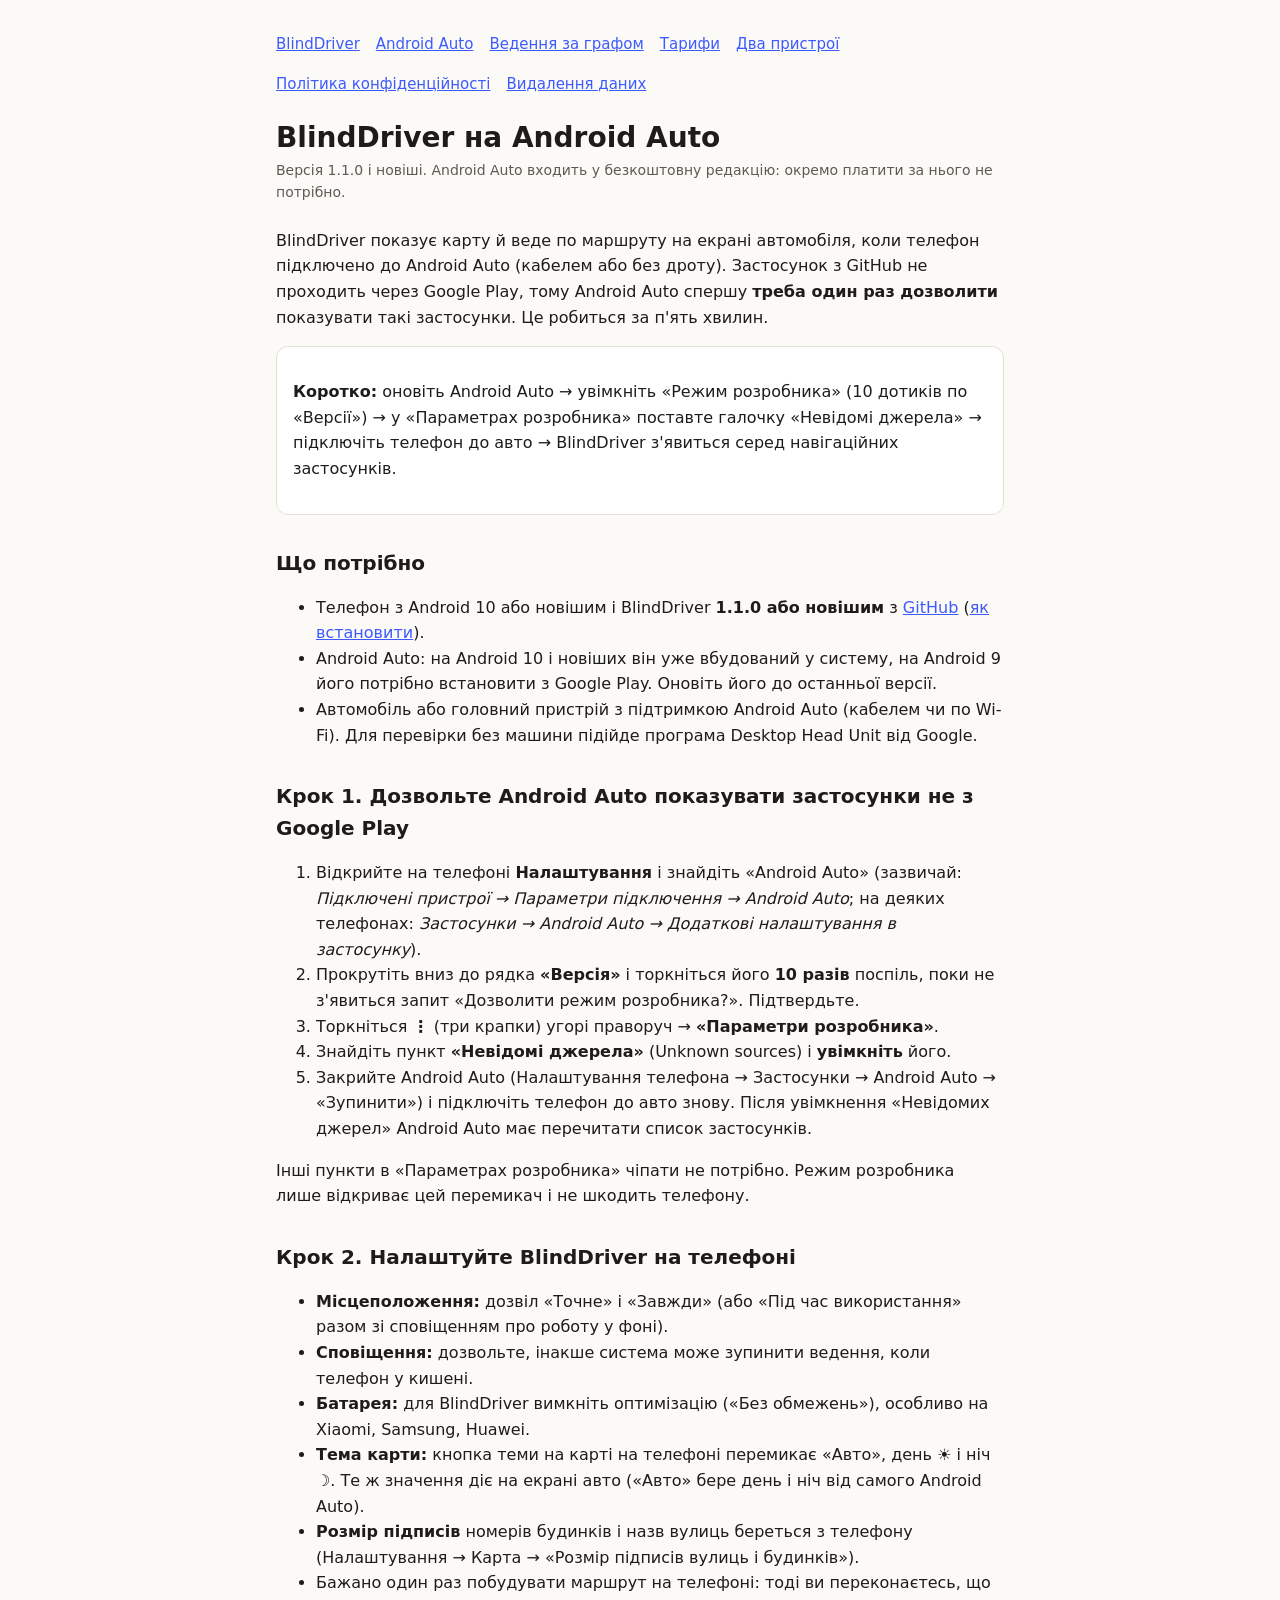
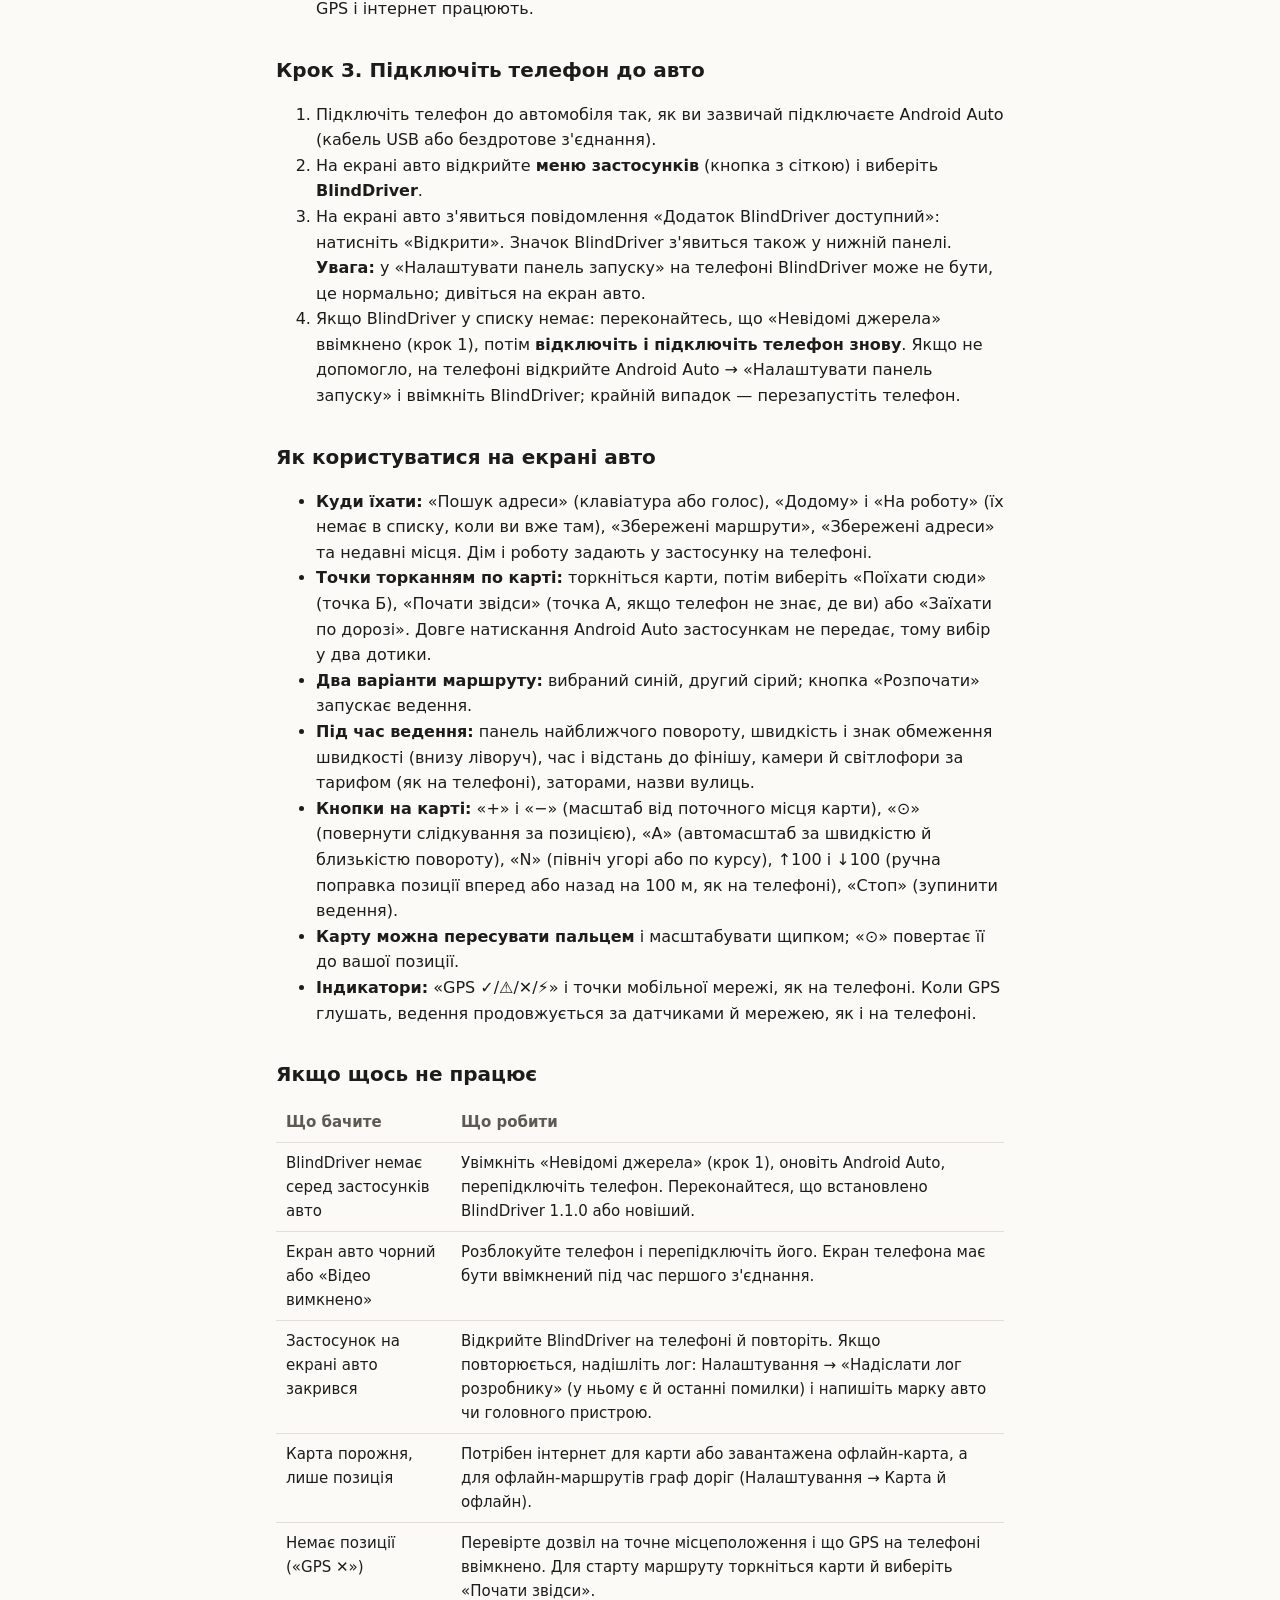
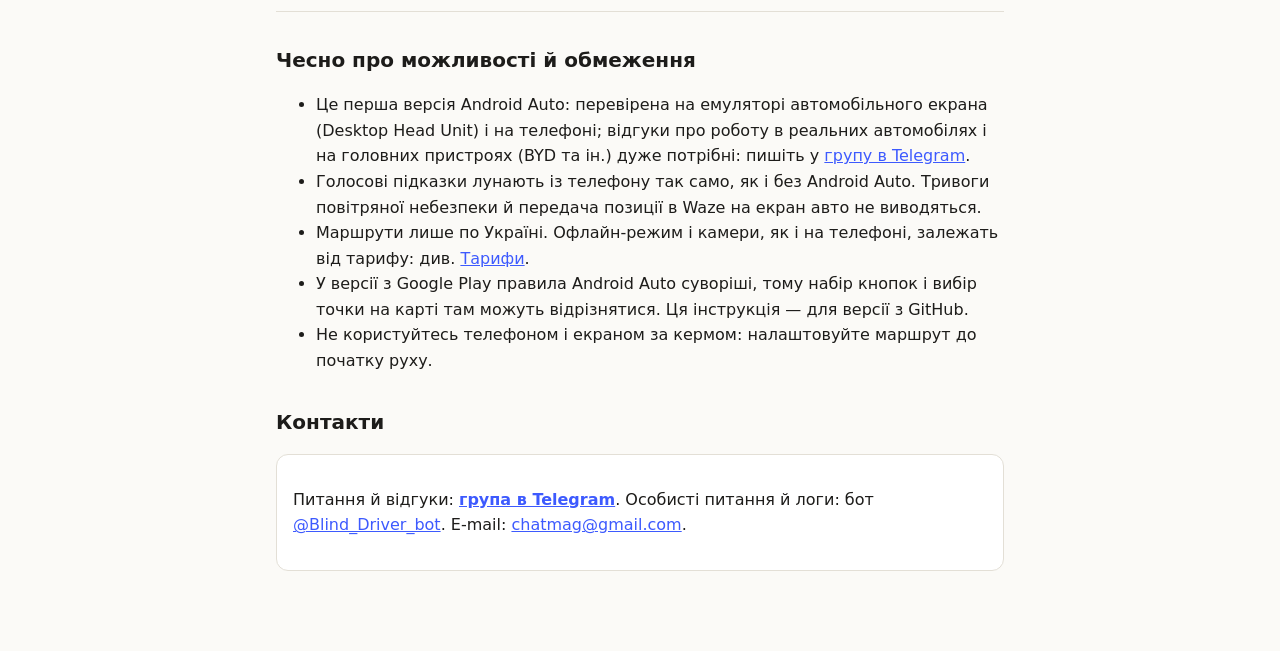
==== commit 487a279f: "Сайт: android-auto.html" ====
--- a/docs/android-auto.html
+++ b/docs/android-auto.html
@@ -9,7 +9,7 @@
 </head>
 <body>
 <main>
-  <nav><a href="index.html">BlindDriver</a><a href="android-auto.html">Android Auto</a><a href="graph-guidance.html">Ведення за графом</a><a href="pricing.html">Тарифи</a><a href="privacy.html">Політика конфіденційності</a><a href="delete.html">Видалення даних</a></nav>
+  <nav><a href="index.html">BlindDriver</a><a href="android-auto.html">Android Auto</a><a href="graph-guidance.html">Ведення за графом</a><a href="pricing.html">Тарифи</a><a href="devices.html">Два пристрої</a><a href="privacy.html">Політика конфіденційності</a><a href="delete.html">Видалення даних</a></nav>
   <h1>BlindDriver на Android Auto</h1>
   <p class="meta">Версія 1.1.0 і новіші. Android Auto входить у безкоштовну редакцію: окремо платити за нього не потрібно.</p>
 
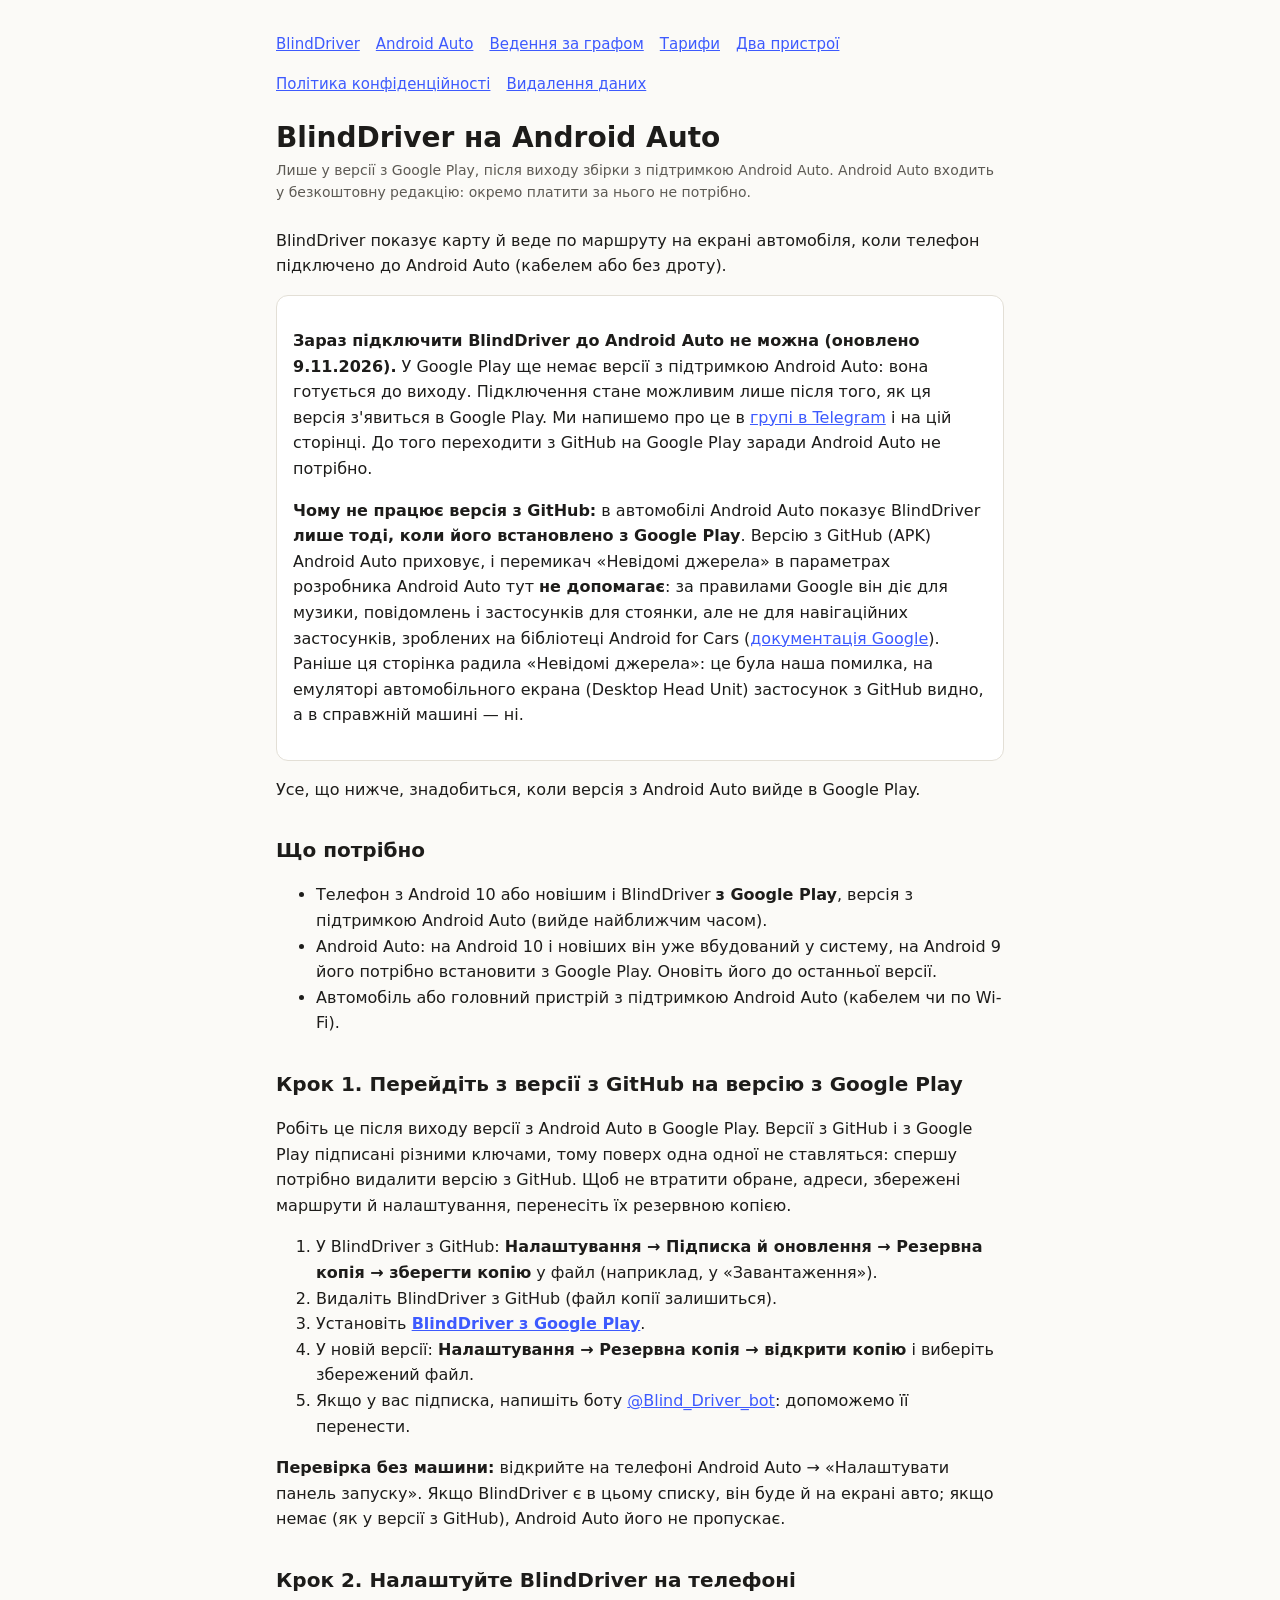
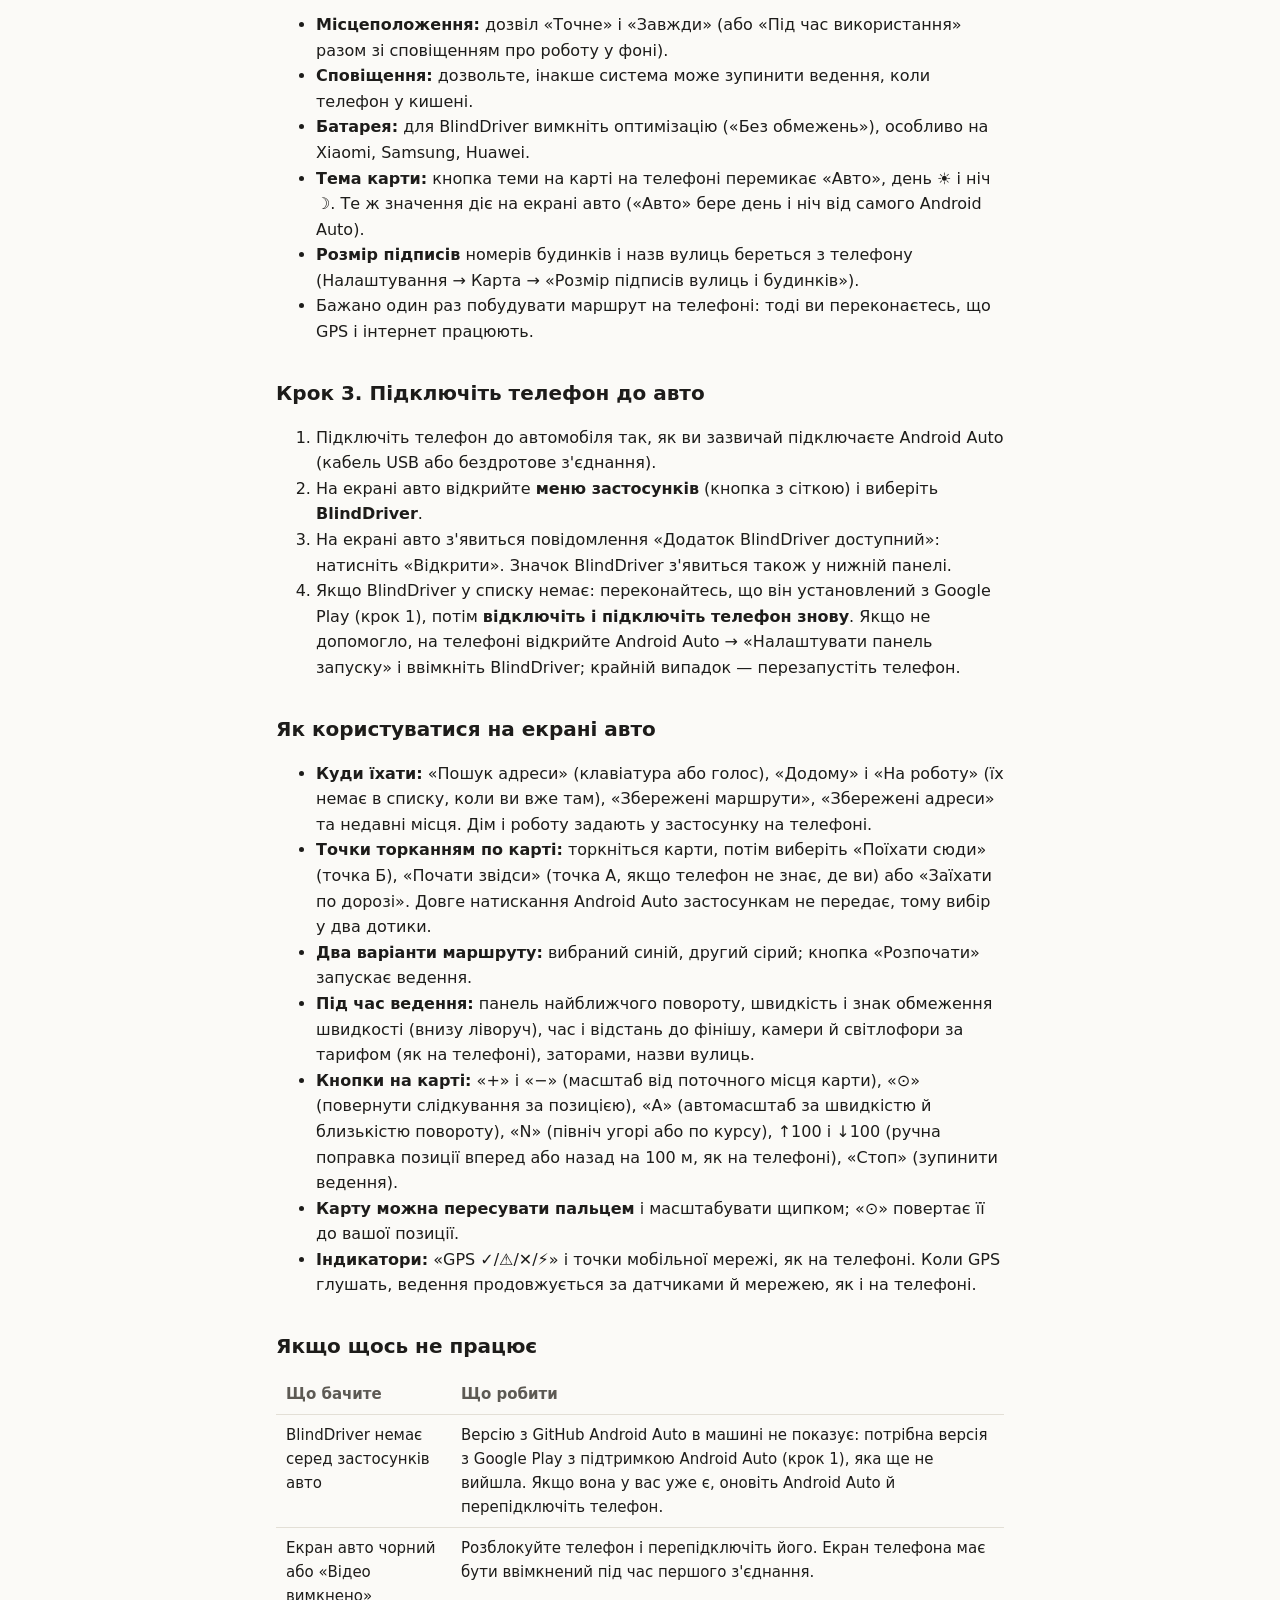
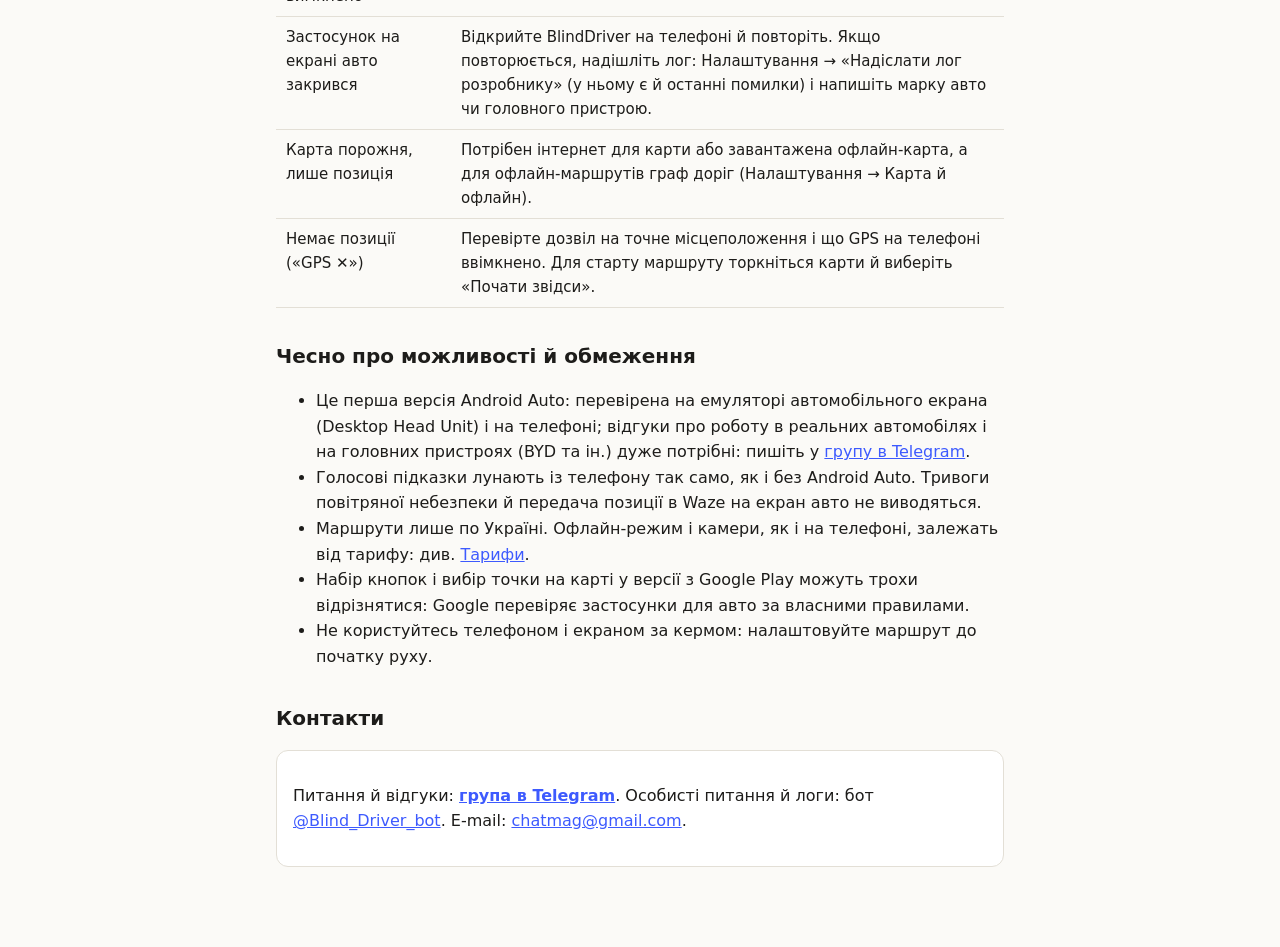
==== commit 8b33ae4e: "Сайт: android-auto.html" ====
--- a/docs/android-auto.html
+++ b/docs/android-auto.html
@@ -4,42 +4,49 @@
 <meta charset="utf-8">
 <meta name="viewport" content="width=device-width, initial-scale=1">
 <title>BlindDriver на Android Auto</title>
-<meta name="description" content="Як увімкнути й налаштувати BlindDriver на екрані авто через Android Auto, якщо застосунок установлено з GitHub (APK), а не з Google Play.">
+<meta name="description" content="BlindDriver на екрані авто через Android Auto: підключення стане можливим після виходу версії з Android Auto в Google Play; версія з GitHub в авто не працює.">
 <link rel="stylesheet" href="style.css">
 </head>
 <body>
 <main>
   <nav><a href="index.html">BlindDriver</a><a href="android-auto.html">Android Auto</a><a href="graph-guidance.html">Ведення за графом</a><a href="pricing.html">Тарифи</a><a href="devices.html">Два пристрої</a><a href="privacy.html">Політика конфіденційності</a><a href="delete.html">Видалення даних</a></nav>
   <h1>BlindDriver на Android Auto</h1>
-  <p class="meta">Версія 1.1.0 і новіші. Android Auto входить у безкоштовну редакцію: окремо платити за нього не потрібно.</p>
+  <p class="meta">Лише у версії з Google Play, після виходу збірки з підтримкою Android Auto. Android Auto входить у безкоштовну редакцію: окремо платити за нього не потрібно.</p>
 
-  <p>BlindDriver показує карту й веде по маршруту на екрані автомобіля, коли телефон підключено до Android Auto (кабелем або без дроту).
-    Застосунок з GitHub не проходить через Google Play, тому Android Auto спершу <b>треба один раз дозволити</b> показувати такі застосунки.
-    Це робиться за п'ять хвилин.</p>
+  <p>BlindDriver показує карту й веде по маршруту на екрані автомобіля, коли телефон підключено до Android Auto (кабелем або без дроту).</p>
 
   <div class="box">
-    <p><b>Коротко:</b> оновіть Android Auto → увімкніть «Режим розробника» (10 дотиків по «Версії») → у «Параметрах розробника» поставте галочку
-      «Невідомі джерела» → підключіть телефон до авто → BlindDriver з'явиться серед навігаційних застосунків.</p>
+    <p><b>Зараз підключити BlindDriver до Android Auto не можна (оновлено 9.11.2026).</b> У Google Play ще немає версії з підтримкою Android Auto:
+      вона готується до виходу. Підключення стане можливим лише після того, як ця версія з'явиться в Google Play. Ми напишемо про це в
+      <a href="https://t.me/BlindDriver">групі в Telegram</a> і на цій сторінці. До того переходити з GitHub на Google Play заради Android Auto не потрібно.</p>
+    <p><b>Чому не працює версія з GitHub:</b> в автомобілі Android Auto показує BlindDriver <b>лише тоді, коли його встановлено з Google Play</b>.
+      Версію з GitHub (APK) Android Auto приховує, і перемикач «Невідомі джерела» в параметрах розробника Android Auto тут <b>не допомагає</b>:
+      за правилами Google він діє для музики, повідомлень і застосунків для стоянки, але не для навігаційних застосунків, зроблених на бібліотеці Android for Cars
+      (<a href="https://developer.android.com/training/cars/testing#unknown-sources">документація Google</a>). Раніше ця сторінка радила «Невідомі джерела»: це була наша помилка,
+      на емуляторі автомобільного екрана (Desktop Head Unit) застосунок з GitHub видно, а в справжній машині — ні.</p>
   </div>
+
+  <p>Усе, що нижче, знадобиться, коли версія з Android Auto вийде в Google Play.</p>
 
   <h2>Що потрібно</h2>
   <ul>
-    <li>Телефон з Android 10 або новішим і BlindDriver <b>1.1.0 або новішим</b> з <a href="https://github.com/chatmag/blinddriver-releases/releases/latest">GitHub</a>
-      (<a href="index.html">як встановити</a>).</li>
+    <li>Телефон з Android 10 або новішим і BlindDriver <b>з Google Play</b>, версія з підтримкою Android Auto (вийде найближчим часом).</li>
     <li>Android Auto: на Android 10 і новіших він уже вбудований у систему, на Android 9 його потрібно встановити з Google Play. Оновіть його до останньої версії.</li>
-    <li>Автомобіль або головний пристрій з підтримкою Android Auto (кабелем чи по Wi-Fi). Для перевірки без машини підійде програма Desktop Head Unit від Google.</li>
+    <li>Автомобіль або головний пристрій з підтримкою Android Auto (кабелем чи по Wi-Fi).</li>
   </ul>
 
-  <h2>Крок 1. Дозвольте Android Auto показувати застосунки не з Google Play</h2>
+  <h2>Крок 1. Перейдіть з версії з GitHub на версію з Google Play</h2>
+  <p>Робіть це після виходу версії з Android Auto в Google Play. Версії з GitHub і з Google Play підписані різними ключами, тому поверх одна одної не ставляться: спершу потрібно видалити версію з GitHub.
+    Щоб не втратити обране, адреси, збережені маршрути й налаштування, перенесіть їх резервною копією.</p>
   <ol>
-    <li>Відкрийте на телефоні <b>Налаштування</b> і знайдіть «Android Auto» (зазвичай: <i>Підключені пристрої → Параметри підключення → Android Auto</i>;
-      на деяких телефонах: <i>Застосунки → Android Auto → Додаткові налаштування в застосунку</i>).</li>
-    <li>Прокрутіть вниз до рядка <b>«Версія»</b> і торкніться його <b>10 разів</b> поспіль, поки не з'явиться запит «Дозволити режим розробника?». Підтвердьте.</li>
-    <li>Торкніться <b>⋮</b> (три крапки) угорі праворуч → <b>«Параметри розробника»</b>.</li>
-    <li>Знайдіть пункт <b>«Невідомі джерела»</b> (Unknown sources) і <b>увімкніть</b> його.</li>
-    <li>Закрийте Android Auto (Налаштування телефона → Застосунки → Android Auto → «Зупинити») і підключіть телефон до авто знову. Після увімкнення «Невідомих джерел» Android Auto має перечитати список застосунків.</li>
+    <li>У BlindDriver з GitHub: <b>Налаштування → Підписка й оновлення → Резервна копія → зберегти копію</b> у файл (наприклад, у «Завантаження»).</li>
+    <li>Видаліть BlindDriver з GitHub (файл копії залишиться).</li>
+    <li>Установіть <a href="https://play.google.com/store/apps/details?id=ua.nav.blinddriver"><b>BlindDriver з Google Play</b></a>.</li>
+    <li>У новій версії: <b>Налаштування → Резервна копія → відкрити копію</b> і виберіть збережений файл.</li>
+    <li>Якщо у вас підписка, напишіть боту <a href="https://t.me/Blind_Driver_bot">@Blind_Driver_bot</a>: допоможемо її перенести.</li>
   </ol>
-  <p>Інші пункти в «Параметрах розробника» чіпати не потрібно. Режим розробника лише відкриває цей перемикач і не шкодить телефону.</p>
+  <p><b>Перевірка без машини:</b> відкрийте на телефоні Android Auto → «Налаштувати панель запуску». Якщо BlindDriver є в цьому списку, він буде й на екрані авто;
+    якщо немає (як у версії з GitHub), Android Auto його не пропускає.</p>
 
   <h2>Крок 2. Налаштуйте BlindDriver на телефоні</h2>
   <ul>
@@ -55,8 +62,8 @@
   <ol>
     <li>Підключіть телефон до автомобіля так, як ви зазвичай підключаєте Android Auto (кабель USB або бездротове з'єднання).</li>
     <li>На екрані авто відкрийте <b>меню застосунків</b> (кнопка з сіткою) і виберіть <b>BlindDriver</b>.</li>
-    <li>На екрані авто з'явиться повідомлення «Додаток BlindDriver доступний»: натисніть «Відкрити». Значок BlindDriver з'явиться також у нижній панелі. <b>Увага:</b> у «Налаштувати панель запуску» на телефоні BlindDriver може не бути, це нормально; дивіться на екран авто.</li>
-    <li>Якщо BlindDriver у списку немає: переконайтесь, що «Невідомі джерела» ввімкнено (крок 1), потім <b>відключіть і підключіть телефон знову</b>.
+    <li>На екрані авто з'явиться повідомлення «Додаток BlindDriver доступний»: натисніть «Відкрити». Значок BlindDriver з'явиться також у нижній панелі.</li>
+    <li>Якщо BlindDriver у списку немає: переконайтесь, що він установлений з Google Play (крок 1), потім <b>відключіть і підключіть телефон знову</b>.
       Якщо не допомогло, на телефоні відкрийте Android Auto → «Налаштувати панель запуску» і ввімкніть BlindDriver; крайній випадок — перезапустіть телефон.</li>
   </ol>
 
@@ -78,7 +85,7 @@
   <table>
     <thead><tr><th>Що бачите</th><th>Що робити</th></tr></thead>
     <tbody>
-      <tr><td data-l="Що бачите">BlindDriver немає серед застосунків авто</td><td data-l="Що робити">Увімкніть «Невідомі джерела» (крок 1), оновіть Android Auto, перепідключіть телефон. Переконайтеся, що встановлено BlindDriver 1.1.0 або новіший.</td></tr>
+      <tr><td data-l="Що бачите">BlindDriver немає серед застосунків авто</td><td data-l="Що робити">Версію з GitHub Android Auto в машині не показує: потрібна версія з Google Play з підтримкою Android Auto (крок 1), яка ще не вийшла. Якщо вона у вас уже є, оновіть Android Auto й перепідключіть телефон.</td></tr>
       <tr><td data-l="Що бачите">Екран авто чорний або «Відео вимкнено»</td><td data-l="Що робити">Розблокуйте телефон і перепідключіть його. Екран телефона має бути ввімкнений під час першого з'єднання.</td></tr>
       <tr><td data-l="Що бачите">Застосунок на екрані авто закрився</td><td data-l="Що робити">Відкрийте BlindDriver на телефоні й повторіть. Якщо повторюється, надішліть лог: Налаштування → «Надіслати лог розробнику» (у ньому є й останні помилки) і напишіть марку авто чи головного пристрою.</td></tr>
       <tr><td data-l="Що бачите">Карта порожня, лише позиція</td><td data-l="Що робити">Потрібен інтернет для карти або завантажена офлайн-карта, а для офлайн-маршрутів граф доріг (Налаштування → Карта й офлайн).</td></tr>
@@ -91,7 +98,7 @@
     <li>Це перша версія Android Auto: перевірена на емуляторі автомобільного екрана (Desktop Head Unit) і на телефоні; відгуки про роботу в реальних автомобілях і на головних пристроях (BYD та ін.) дуже потрібні: пишіть у <a href="https://t.me/BlindDriver">групу в Telegram</a>.</li>
     <li>Голосові підказки лунають із телефону так само, як і без Android Auto. Тривоги повітряної небезпеки й передача позиції в Waze на екран авто не виводяться.</li>
     <li>Маршрути лише по Україні. Офлайн-режим і камери, як і на телефоні, залежать від тарифу: див. <a href="pricing.html">Тарифи</a>.</li>
-    <li>У версії з Google Play правила Android Auto суворіші, тому набір кнопок і вибір точки на карті там можуть відрізнятися. Ця інструкція — для версії з GitHub.</li>
+    <li>Набір кнопок і вибір точки на карті у версії з Google Play можуть трохи відрізнятися: Google перевіряє застосунки для авто за власними правилами.</li>
     <li>Не користуйтесь телефоном і екраном за кермом: налаштовуйте маршрут до початку руху.</li>
   </ul>
 
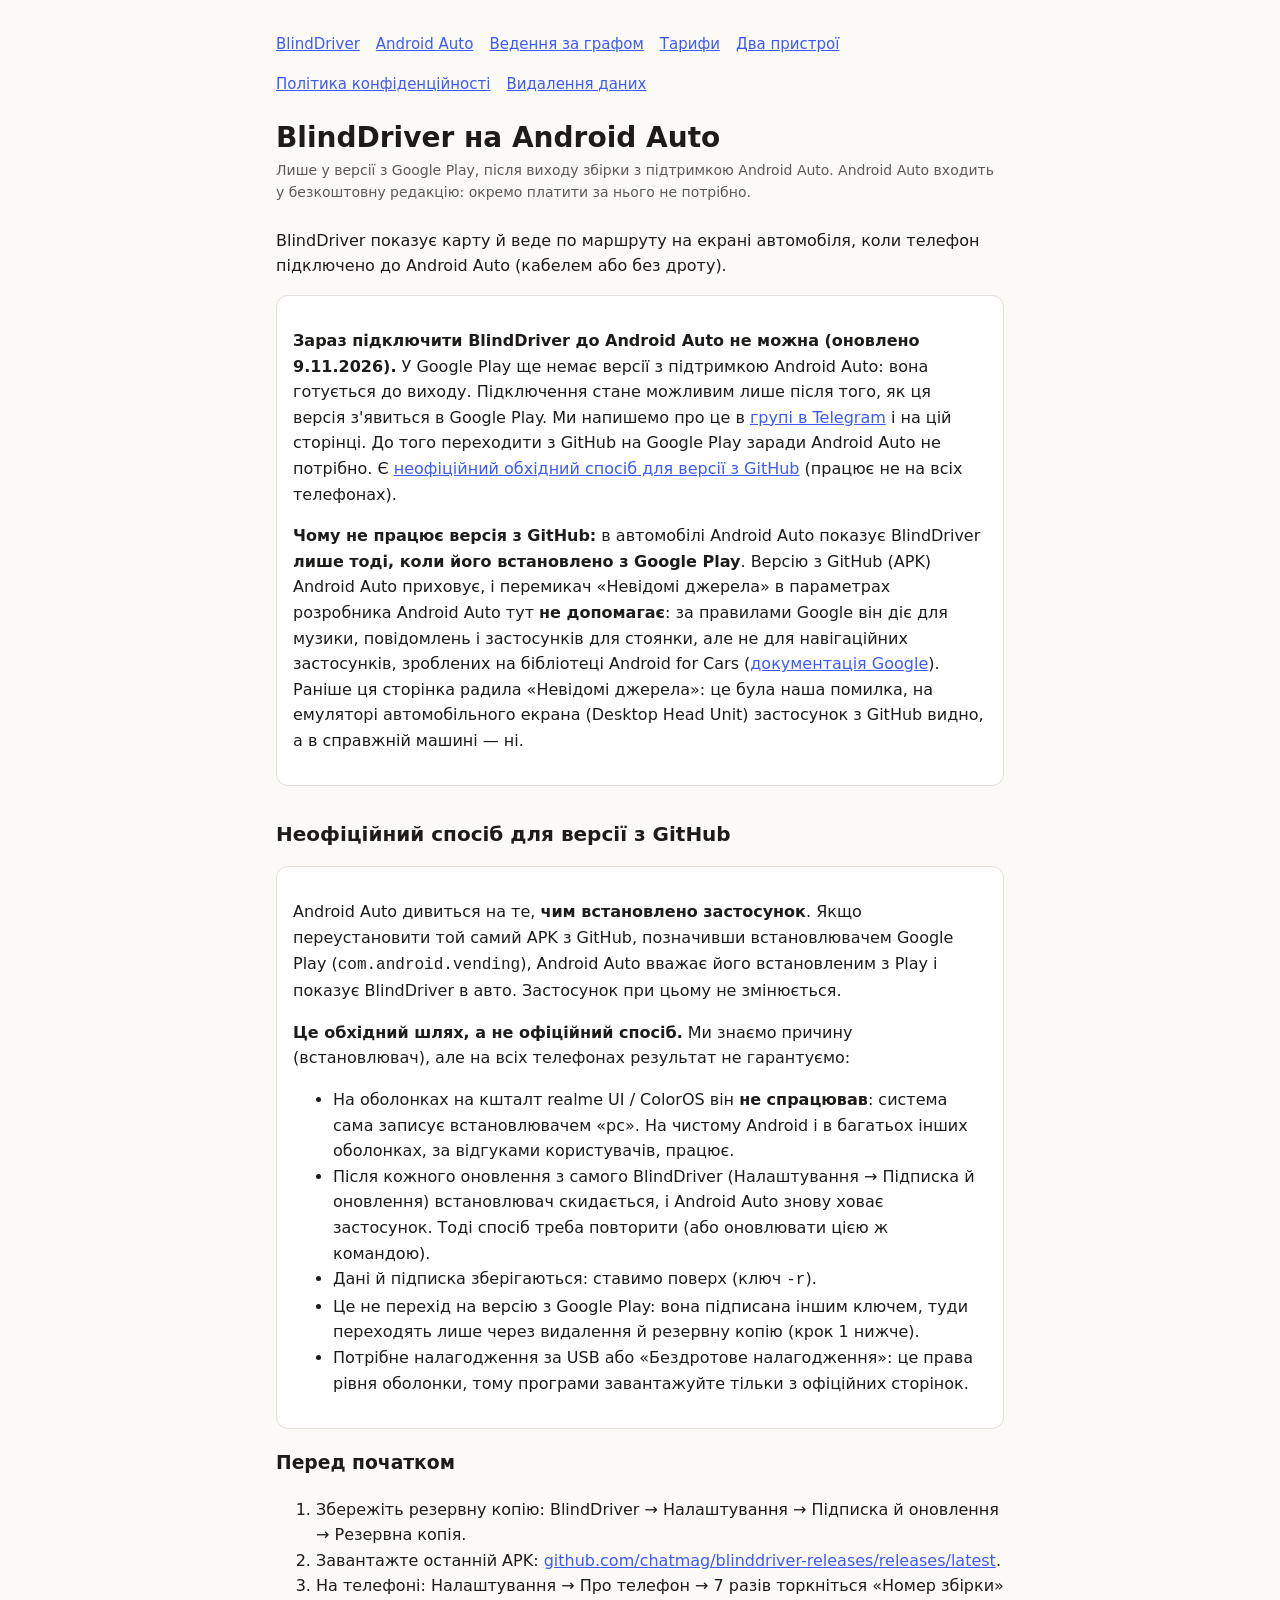
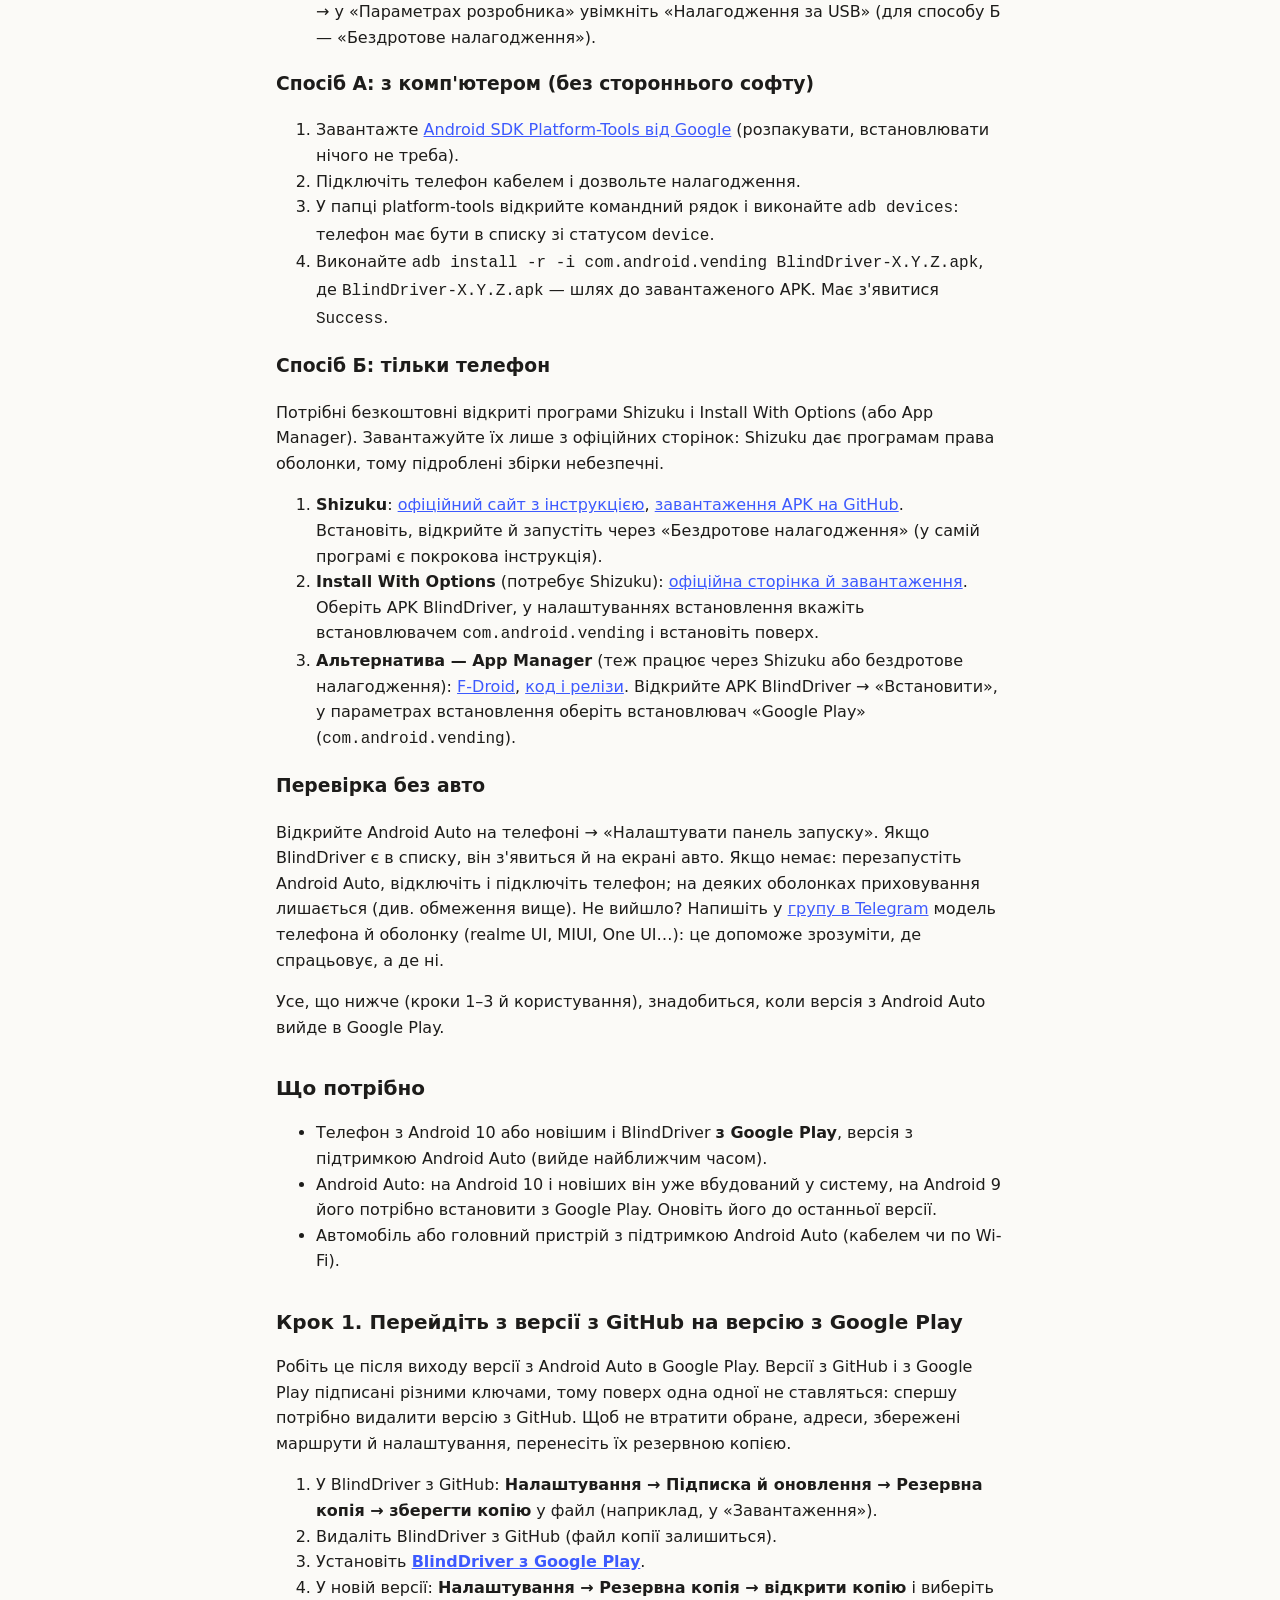
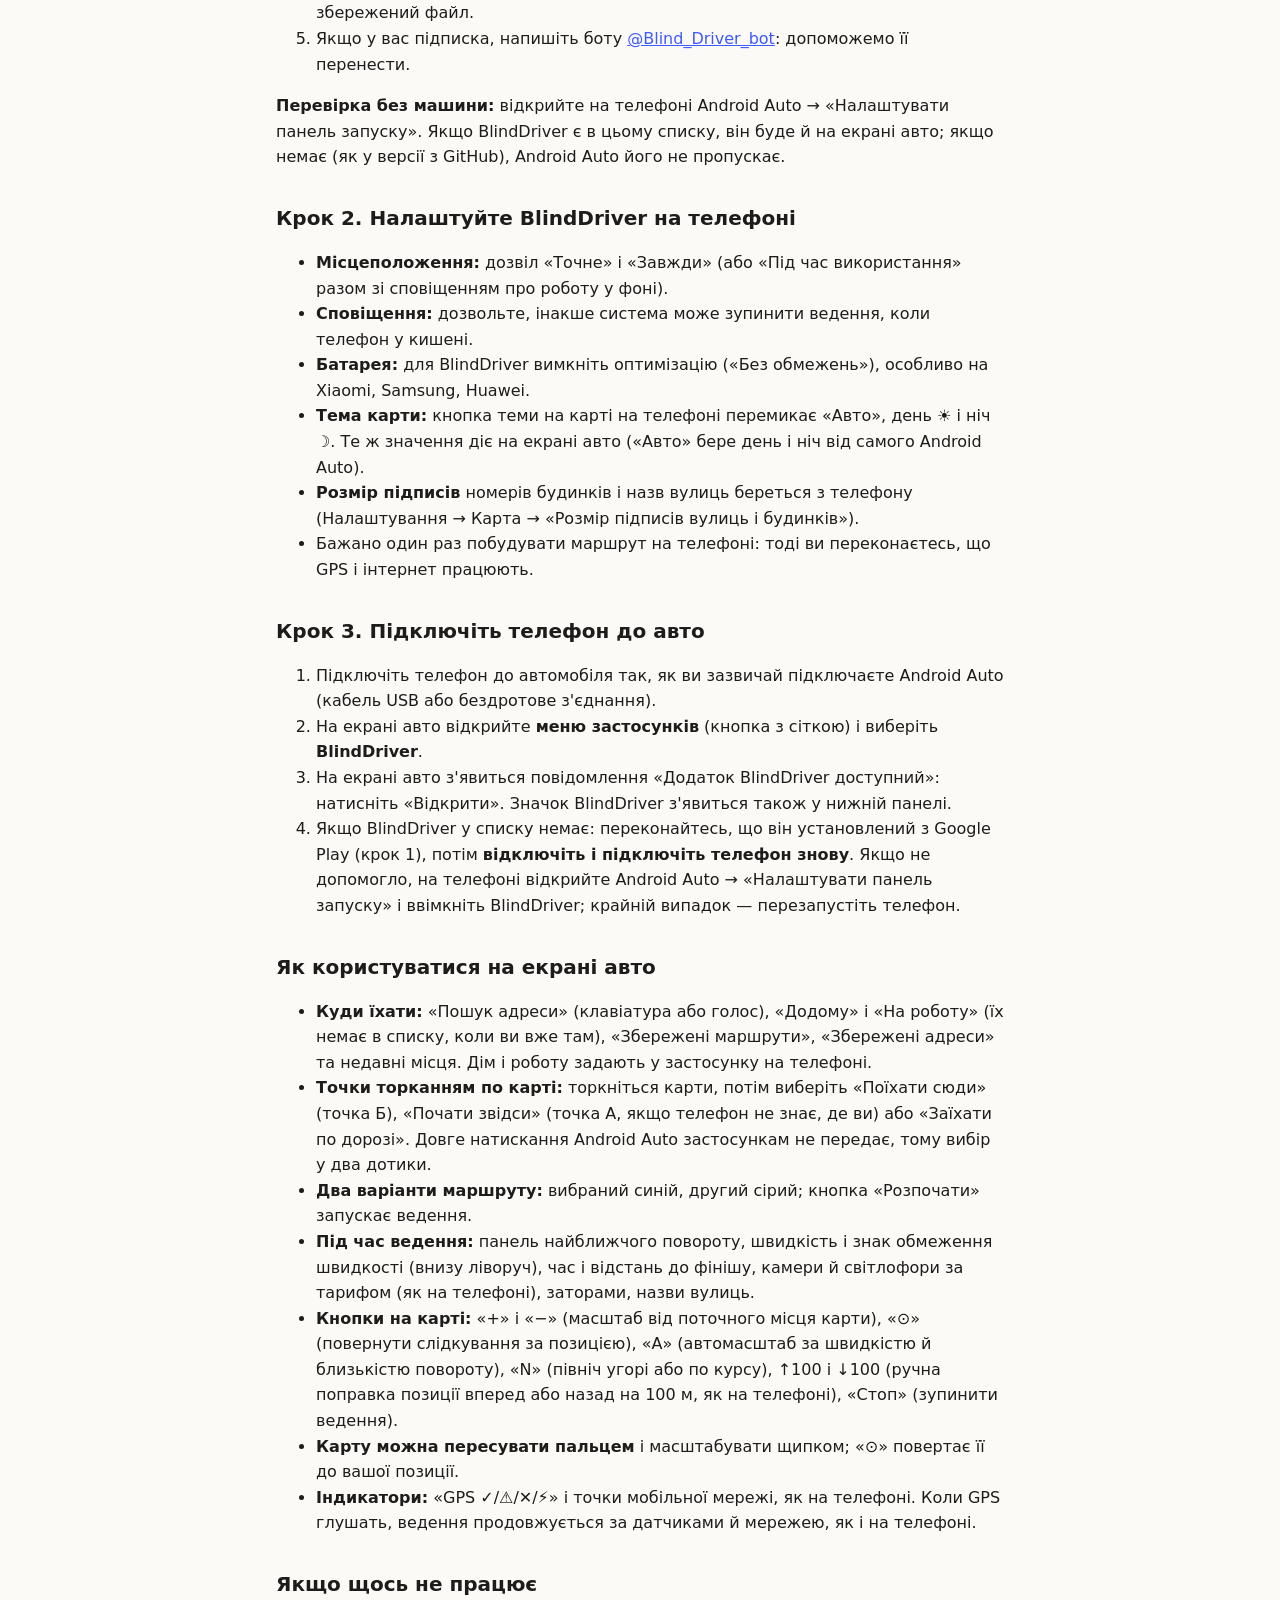
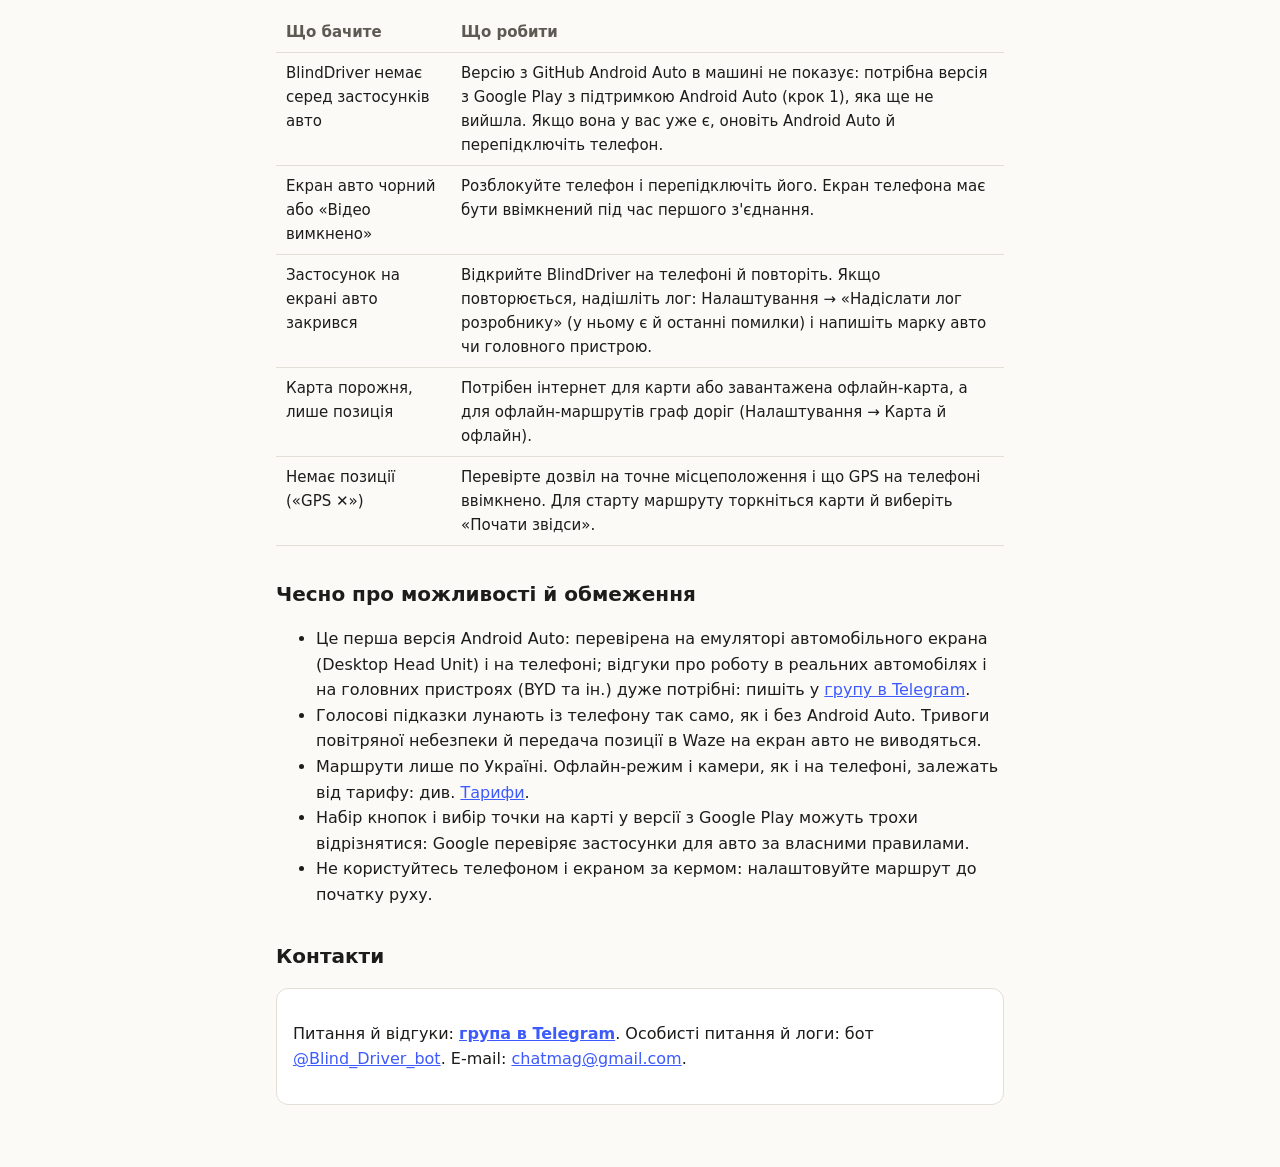
==== commit 50f34de4: "Сайт: android-auto.html" ====
--- a/docs/android-auto.html
+++ b/docs/android-auto.html
@@ -18,7 +18,7 @@
   <div class="box">
     <p><b>Зараз підключити BlindDriver до Android Auto не можна (оновлено 9.11.2026).</b> У Google Play ще немає версії з підтримкою Android Auto:
       вона готується до виходу. Підключення стане можливим лише після того, як ця версія з'явиться в Google Play. Ми напишемо про це в
-      <a href="https://t.me/BlindDriver">групі в Telegram</a> і на цій сторінці. До того переходити з GitHub на Google Play заради Android Auto не потрібно.</p>
+      <a href="https://t.me/BlindDriver">групі в Telegram</a> і на цій сторінці. До того переходити з GitHub на Google Play заради Android Auto не потрібно. Є <a href="#unofficial">неофіційний обхідний спосіб для версії з GitHub</a> (працює не на всіх телефонах).</p>
     <p><b>Чому не працює версія з GitHub:</b> в автомобілі Android Auto показує BlindDriver <b>лише тоді, коли його встановлено з Google Play</b>.
       Версію з GitHub (APK) Android Auto приховує, і перемикач «Невідомі джерела» в параметрах розробника Android Auto тут <b>не допомагає</b>:
       за правилами Google він діє для музики, повідомлень і застосунків для стоянки, але не для навігаційних застосунків, зроблених на бібліотеці Android for Cars
@@ -26,7 +26,51 @@
       на емуляторі автомобільного екрана (Desktop Head Unit) застосунок з GitHub видно, а в справжній машині — ні.</p>
   </div>
 
-  <p>Усе, що нижче, знадобиться, коли версія з Android Auto вийде в Google Play.</p>
+  <h2 id="unofficial">Неофіційний спосіб для версії з GitHub</h2>
+  <div class="box">
+    <p>Android Auto дивиться на те, <b>чим встановлено застосунок</b>. Якщо переустановити той самий APK з GitHub, позначивши встановлювачем Google Play
+      (<code>com.android.vending</code>), Android Auto вважає його встановленим з Play і показує BlindDriver в авто. Застосунок при цьому не змінюється.</p>
+    <p><b>Це обхідний шлях, а не офіційний спосіб.</b> Ми знаємо причину (встановлювач), але на всіх телефонах результат не гарантуємо:</p>
+    <ul>
+      <li>На оболонках на кшталт realme UI / ColorOS він <b>не спрацював</b>: система сама записує встановлювачем «pc». На чистому Android і в багатьох інших оболонках, за відгуками користувачів, працює.</li>
+      <li>Після кожного оновлення з самого BlindDriver (Налаштування → Підписка й оновлення) встановлювач скидається, і Android Auto знову ховає застосунок. Тоді спосіб треба повторити (або оновлювати цією ж командою).</li>
+      <li>Дані й підписка зберігаються: ставимо поверх (ключ <code>-r</code>).</li>
+      <li>Це не перехід на версію з Google Play: вона підписана іншим ключем, туди переходять лише через видалення й резервну копію (крок 1 нижче).</li>
+      <li>Потрібне налагодження за USB або «Бездротове налагодження»: це права рівня оболонки, тому програми завантажуйте тільки з офіційних сторінок.</li>
+    </ul>
+  </div>
+
+  <h3>Перед початком</h3>
+  <ol>
+    <li>Збережіть резервну копію: BlindDriver → Налаштування → Підписка й оновлення → Резервна копія.</li>
+    <li>Завантажте останній APK: <a href="https://github.com/chatmag/blinddriver-releases/releases/latest">github.com/chatmag/blinddriver-releases/releases/latest</a>.</li>
+    <li>На телефоні: Налаштування → Про телефон → 7 разів торкніться «Номер збірки» → у «Параметрах розробника» увімкніть «Налагодження за USB» (для способу Б — «Бездротове налагодження»).</li>
+  </ol>
+
+  <h3>Спосіб А: з комп'ютером (без стороннього софту)</h3>
+  <ol>
+    <li>Завантажте <a href="https://developer.android.com/tools/releases/platform-tools">Android SDK Platform-Tools від Google</a> (розпакувати, встановлювати нічого не треба).</li>
+    <li>Підключіть телефон кабелем і дозвольте налагодження.</li>
+    <li>У папці platform-tools відкрийте командний рядок і виконайте <code>adb devices</code>: телефон має бути в списку зі статусом <code>device</code>.</li>
+    <li>Виконайте <code>adb install -r -i com.android.vending BlindDriver-X.Y.Z.apk</code>, де <code>BlindDriver-X.Y.Z.apk</code> — шлях до завантаженого APK. Має з'явитися <code>Success</code>.</li>
+  </ol>
+
+  <h3>Спосіб Б: тільки телефон</h3>
+  <p>Потрібні безкоштовні відкриті програми Shizuku і Install With Options (або App Manager). Завантажуйте їх лише з офіційних сторінок: Shizuku дає програмам права оболонки, тому підроблені збірки небезпечні.</p>
+  <ol>
+    <li><b>Shizuku</b>: <a href="https://shizuku.rikka.app/">офіційний сайт з інструкцією</a>, <a href="https://github.com/RikkaApps/Shizuku/releases">завантаження APK на GitHub</a>.
+      Встановіть, відкрийте й запустіть через «Бездротове налагодження» (у самій програмі є покрокова інструкція).</li>
+    <li><b>Install With Options</b> (потребує Shizuku): <a href="https://github.com/zacharee/InstallWithOptions">офіційна сторінка й завантаження</a>.
+      Оберіть APK BlindDriver, у налаштуваннях встановлення вкажіть встановлювачем <code>com.android.vending</code> і встановіть поверх.</li>
+    <li><b>Альтернатива — App Manager</b> (теж працює через Shizuku або бездротове налагодження): <a href="https://f-droid.org/packages/io.github.muntashirakon.AppManager">F-Droid</a>,
+      <a href="https://github.com/MuntashirAkon/AppManager">код і релізи</a>. Відкрийте APK BlindDriver → «Встановити», у параметрах встановлення оберіть встановлювач «Google Play» (<code>com.android.vending</code>).</li>
+  </ol>
+
+  <h3>Перевірка без авто</h3>
+  <p>Відкрийте Android Auto на телефоні → «Налаштувати панель запуску». Якщо BlindDriver є в списку, він з'явиться й на екрані авто. Якщо немає: перезапустіть Android Auto, відключіть і підключіть телефон; на деяких оболонках приховування лишається (див. обмеження вище).
+    Не вийшло? Напишіть у <a href="https://t.me/BlindDriver">групу в Telegram</a> модель телефона й оболонку (realme UI, MIUI, One UI…): це допоможе зрозуміти, де спрацьовує, а де ні.</p>
+
+  <p>Усе, що нижче (кроки 1–3 й користування), знадобиться, коли версія з Android Auto вийде в Google Play.</p>
 
   <h2>Що потрібно</h2>
   <ul>
